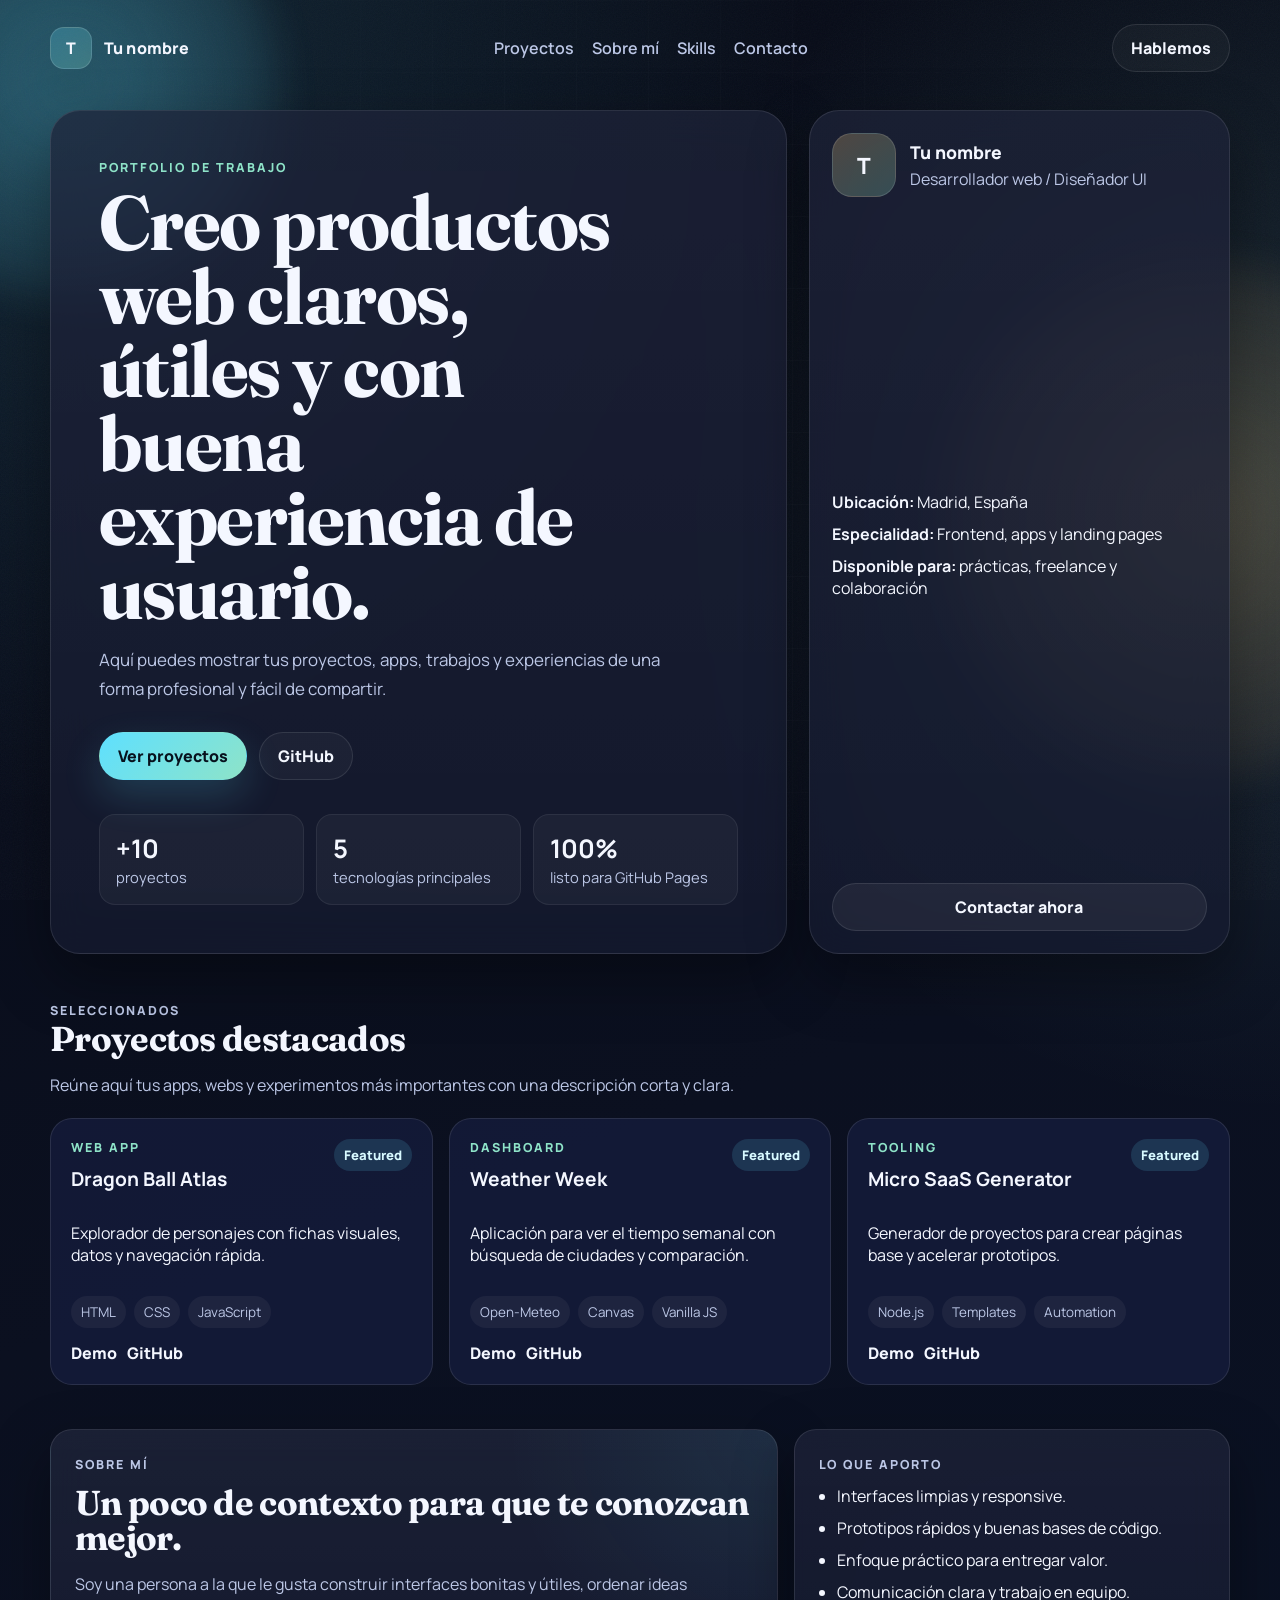
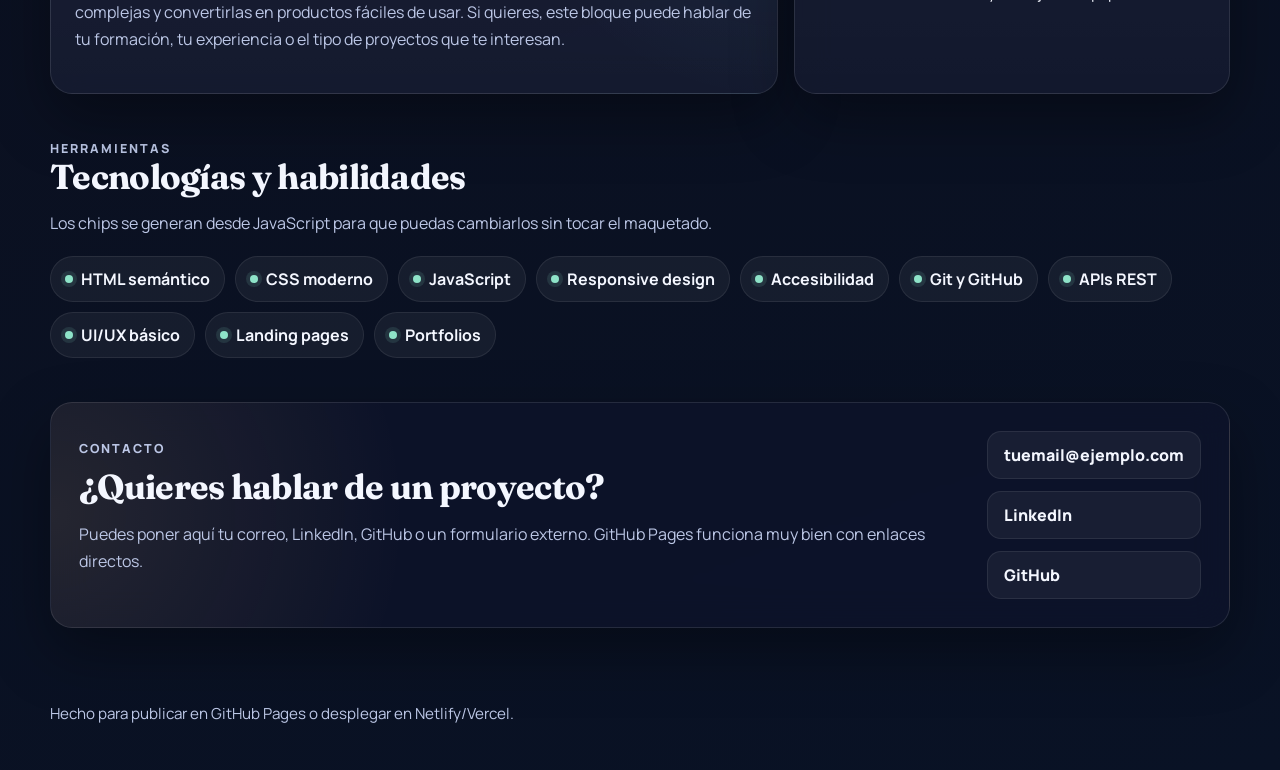
==== index.html @ 836f2e6d "Añadimos index page" ====
<!doctype html>
<html lang="es">
<head>
  <meta charset="UTF-8" />
  <meta name="viewport" content="width=device-width, initial-scale=1.0" />
  <meta name="description" content="Portfolio personal con proyectos, aplicaciones y experiencia profesional." />
  <title>Portfolio | Tu nombre</title>
  <link rel="preconnect" href="https://fonts.googleapis.com" />
  <link rel="preconnect" href="https://fonts.gstatic.com" crossorigin />
  <link href="https://fonts.googleapis.com/css2?family=Manrope:wght@400;500;600;700;800&family=Fraunces:opsz,wght@9..144,600;9..144,700&display=swap" rel="stylesheet" />
  <link rel="stylesheet" href="./styles.css" />
</head>
<body>
  <div class="bg-orb bg-orb--one" aria-hidden="true"></div>
  <div class="bg-orb bg-orb--two" aria-hidden="true"></div>
  <div class="noise" aria-hidden="true"></div>

  <header class="site-header">
    <a class="brand" href="#inicio" aria-label="Ir al inicio">
      <span class="brand__mark">T</span>
      <span class="brand__text">Tu nombre</span>
    </a>

    <nav class="nav" aria-label="Navegación principal">
      <a href="#proyectos">Proyectos</a>
      <a href="#sobre-mi">Sobre mí</a>
      <a href="#habilidades">Skills</a>
      <a href="#contacto">Contacto</a>
    </nav>

    <a class="button button--ghost" href="#contacto">Hablemos</a>
  </header>

  <main id="inicio" class="page">
    <section class="hero">
      <div class="hero__copy">
        <p class="eyebrow">Portfolio de trabajo</p>
        <h1>Creo productos web claros, útiles y con buena experiencia de usuario.</h1>
        <p class="hero__lead">
          Aquí puedes mostrar tus proyectos, apps, trabajos y experiencias de una forma profesional y fácil de compartir.
        </p>

        <div class="hero__actions">
          <a class="button" href="#proyectos">Ver proyectos</a>
          <a class="button button--ghost" href="https://github.com/" target="_blank" rel="noreferrer">GitHub</a>
        </div>

        <div class="hero__stats" aria-label="Resumen rápido">
          <article class="stat">
            <strong>+10</strong>
            <span>proyectos</span>
          </article>
          <article class="stat">
            <strong>5</strong>
            <span>tecnologías principales</span>
          </article>
          <article class="stat">
            <strong>100%</strong>
            <span>listo para GitHub Pages</span>
          </article>
        </div>
      </div>

      <aside class="hero__card">
        <div class="profile">
          <div class="profile__avatar">T</div>
          <div>
            <p class="profile__name">Tu nombre</p>
            <p class="profile__role">Desarrollador web / Diseñador UI</p>
          </div>
        </div>

        <div class="profile__details">
          <p><span>Ubicación:</span> Madrid, España</p>
          <p><span>Especialidad:</span> Frontend, apps y landing pages</p>
          <p><span>Disponible para:</span> prácticas, freelance y colaboración</p>
        </div>

        <a class="profile__cta" href="#contacto">Contactar ahora</a>
      </aside>
    </section>

    <section id="proyectos" class="section">
      <div class="section__heading">
        <p class="eyebrow">Seleccionados</p>
        <h2>Proyectos destacados</h2>
        <p>Reúne aquí tus apps, webs y experimentos más importantes con una descripción corta y clara.</p>
      </div>

      <div class="projects" id="projects-grid" aria-live="polite"></div>
    </section>

    <section id="sobre-mi" class="section split">
      <div class="panel panel--accent">
        <p class="eyebrow">Sobre mí</p>
        <h2>Un poco de contexto para que te conozcan mejor.</h2>
        <p>
          Soy una persona a la que le gusta construir interfaces bonitas y útiles, ordenar ideas complejas y convertirlas en productos fáciles de usar.
          Si quieres, este bloque puede hablar de tu formación, tu experiencia o el tipo de proyectos que te interesan.
        </p>
      </div>

      <div class="panel">
        <p class="eyebrow">Lo que aporto</p>
        <ul class="list">
          <li>Interfaces limpias y responsive.</li>
          <li>Prototipos rápidos y buenas bases de código.</li>
          <li>Enfoque práctico para entregar valor.</li>
          <li>Comunicación clara y trabajo en equipo.</li>
        </ul>
      </div>
    </section>

    <section id="habilidades" class="section">
      <div class="section__heading">
        <p class="eyebrow">Herramientas</p>
        <h2>Tecnologías y habilidades</h2>
        <p>Los chips se generan desde JavaScript para que puedas cambiarlos sin tocar el maquetado.</p>
      </div>
      <div class="chips" id="skills-list"></div>
    </section>

    <section id="contacto" class="section contact">
      <div class="contact__box">
        <div>
          <p class="eyebrow">Contacto</p>
          <h2>¿Quieres hablar de un proyecto?</h2>
          <p>
            Puedes poner aquí tu correo, LinkedIn, GitHub o un formulario externo. GitHub Pages funciona muy bien con enlaces directos.
          </p>
        </div>

        <div class="contact__links">
          <a href="mailto:tuemail@ejemplo.com">tuemail@ejemplo.com</a>
          <a href="https://www.linkedin.com/" target="_blank" rel="noreferrer">LinkedIn</a>
          <a href="https://github.com/" target="_blank" rel="noreferrer">GitHub</a>
        </div>
      </div>
    </section>
  </main>

  <footer class="footer">
    <p>Hecho para publicar en GitHub Pages o desplegar en Netlify/Vercel.</p>
  </footer>

  <script src="./app.js"></script>
</body>
</html>
---- styles.css ----
:root {
  --bg: #0b1020;
  --bg-soft: #111936;
  --panel: rgba(14, 20, 44, 0.72);
  --panel-strong: rgba(20, 27, 58, 0.88);
  --line: rgba(255, 255, 255, 0.1);
  --text: #f4f7ff;
  --muted: #bcc7e6;
  --accent: #8ee3c8;
  --accent-strong: #5ee0ff;
  --accent-warm: #ffcb7a;
  --shadow: 0 24px 60px rgba(0, 0, 0, 0.35);
  --radius-xl: 30px;
  --radius-lg: 22px;
  --radius-md: 16px;
  --max-width: 1180px;
}

* {
  box-sizing: border-box;
}

html {
  scroll-behavior: smooth;
}

body {
  margin: 0;
  min-height: 100vh;
  font-family: "Manrope", system-ui, sans-serif;
  color: var(--text);
  background:
    radial-gradient(circle at top left, rgba(94, 224, 255, 0.14), transparent 30%),
    radial-gradient(circle at right 20%, rgba(142, 227, 200, 0.12), transparent 28%),
    linear-gradient(160deg, #070b16 0%, var(--bg) 48%, #091225 100%);
  overflow-x: hidden;
}

body::before {
  content: "";
  position: fixed;
  inset: 0;
  background-image:
    linear-gradient(rgba(255, 255, 255, 0.02) 1px, transparent 1px),
    linear-gradient(90deg, rgba(255, 255, 255, 0.02) 1px, transparent 1px);
  background-size: 72px 72px;
  mask-image: radial-gradient(circle at center, black 35%, transparent 85%);
  pointer-events: none;
  z-index: 0;
}

a {
  color: inherit;
  text-decoration: none;
}

.bg-orb {
  position: fixed;
  border-radius: 50%;
  filter: blur(20px);
  opacity: 0.5;
  pointer-events: none;
  z-index: 0;
}

.bg-orb--one {
  width: 420px;
  height: 420px;
  top: -120px;
  left: -140px;
  background: radial-gradient(circle, rgba(94, 224, 255, 0.65), rgba(94, 224, 255, 0));
}

.bg-orb--two {
  width: 520px;
  height: 520px;
  right: -180px;
  top: 260px;
  background: radial-gradient(circle, rgba(255, 203, 122, 0.45), rgba(255, 203, 122, 0));
}

.noise {
  position: fixed;
  inset: 0;
  pointer-events: none;
  opacity: 0.04;
  background-image: url("data:image/svg+xml,%3Csvg xmlns='http://www.w3.org/2000/svg' width='140' height='140' viewBox='0 0 140 140'%3E%3Cfilter id='n'%3E%3CfeTurbulence type='fractalNoise' baseFrequency='0.75' numOctaves='2' stitchTiles='stitch'/%3E%3C/filter%3E%3Crect width='140' height='140' filter='url(%23n)' opacity='0.9'/%3E%3C/svg%3E");
  z-index: 0;
}

.site-header,
.page,
.footer {
  position: relative;
  z-index: 1;
}

.site-header,
.page,
.footer {
  width: min(calc(100% - 32px), var(--max-width));
  margin-inline: auto;
}

.site-header {
  display: flex;
  align-items: center;
  justify-content: space-between;
  gap: 16px;
  padding: 24px 0 16px;
}

.brand {
  display: inline-flex;
  align-items: center;
  gap: 12px;
  font-weight: 800;
  letter-spacing: 0.01em;
}

.brand__mark {
  width: 42px;
  height: 42px;
  display: grid;
  place-items: center;
  border-radius: 14px;
  background: linear-gradient(145deg, rgba(94, 224, 255, 0.22), rgba(142, 227, 200, 0.22));
  border: 1px solid rgba(255, 255, 255, 0.14);
  box-shadow: var(--shadow);
}

.brand__text {
  font-size: 1rem;
}

.nav {
  display: flex;
  align-items: center;
  gap: 18px;
  color: var(--muted);
  font-weight: 600;
}

.nav a {
  transition: color 180ms ease, transform 180ms ease;
}

.nav a:hover,
.nav a:focus-visible {
  color: var(--text);
  transform: translateY(-1px);
}

.page {
  display: grid;
  gap: 28px;
  padding-bottom: 36px;
}

.hero {
  display: grid;
  grid-template-columns: minmax(0, 1.4fr) minmax(280px, 0.8fr);
  gap: 22px;
  align-items: stretch;
  padding: 22px 0 10px;
}

.hero__copy,
.hero__card,
.panel,
.contact__box {
  border: 1px solid var(--line);
  background: linear-gradient(180deg, rgba(255, 255, 255, 0.05), rgba(255, 255, 255, 0.025)), var(--panel);
  backdrop-filter: blur(18px);
  box-shadow: var(--shadow);
}

.hero__copy {
  border-radius: var(--radius-xl);
  padding: clamp(24px, 4vw, 48px);
}

.eyebrow {
  margin: 0 0 10px;
  color: var(--accent);
  text-transform: uppercase;
  letter-spacing: 0.16em;
  font-size: 0.78rem;
  font-weight: 800;
}

h1,
h2 {
  margin: 0;
  font-family: "Fraunces", Georgia, serif;
  font-weight: 700;
  letter-spacing: -0.02em;
}

h1 {
  font-size: clamp(2.8rem, 6vw, 5.6rem);
  line-height: 0.96;
  max-width: 11ch;
}

h2 {
  font-size: clamp(1.8rem, 2.7vw, 3rem);
  line-height: 1.02;
}

.hero__lead,
.section__heading p,
.panel p,
.contact__box p,
.footer p {
  color: var(--muted);
  line-height: 1.7;
}

.hero__lead {
  max-width: 58ch;
  margin: 18px 0 0;
  font-size: 1.06rem;
}

.hero__actions {
  display: flex;
  flex-wrap: wrap;
  gap: 12px;
  margin-top: 28px;
}

.button {
  display: inline-flex;
  align-items: center;
  justify-content: center;
  min-height: 48px;
  padding: 0 18px;
  border-radius: 999px;
  border: 1px solid transparent;
  background: linear-gradient(135deg, var(--accent-strong), var(--accent));
  color: #07111d;
  font-weight: 800;
  box-shadow: 0 16px 38px rgba(94, 224, 255, 0.18);
  transition: transform 180ms ease, box-shadow 180ms ease, border-color 180ms ease;
}

.button:hover,
.button:focus-visible {
  transform: translateY(-2px);
  box-shadow: 0 20px 42px rgba(94, 224, 255, 0.26);
}

.button--ghost {
  background: rgba(255, 255, 255, 0.035);
  color: var(--text);
  border-color: var(--line);
  box-shadow: none;
}

.button--ghost:hover,
.button--ghost:focus-visible {
  border-color: rgba(255, 255, 255, 0.18);
}

.hero__stats {
  display: grid;
  grid-template-columns: repeat(3, minmax(0, 1fr));
  gap: 12px;
  margin-top: 34px;
}

.stat {
  padding: 16px;
  border-radius: var(--radius-md);
  background: rgba(255, 255, 255, 0.04);
  border: 1px solid rgba(255, 255, 255, 0.07);
}

.stat strong {
  display: block;
  font-size: clamp(1.3rem, 2vw, 1.8rem);
  color: var(--text);
}

.stat span {
  color: var(--muted);
  font-size: 0.92rem;
}

.hero__card {
  border-radius: var(--radius-xl);
  padding: 22px;
  display: flex;
  flex-direction: column;
  justify-content: space-between;
  gap: 18px;
}

.profile {
  display: flex;
  align-items: center;
  gap: 14px;
}

.profile__avatar {
  width: 64px;
  height: 64px;
  display: grid;
  place-items: center;
  border-radius: 20px;
  background: linear-gradient(145deg, rgba(255, 203, 122, 0.24), rgba(142, 227, 200, 0.24));
  border: 1px solid rgba(255, 255, 255, 0.12);
  font-weight: 800;
  font-size: 1.4rem;
}

.profile__name {
  margin: 0;
  font-size: 1.1rem;
  font-weight: 800;
  color: var(--text);
}

.profile__role {
  margin: 4px 0 0;
  color: var(--muted);
}

.profile__details {
  display: grid;
  gap: 10px;
  padding-top: 10px;
}

.profile__details p,
.list {
  margin: 0;
}

.profile__details span {
  color: var(--text);
  font-weight: 700;
}

.profile__cta {
  display: inline-flex;
  justify-content: center;
  align-items: center;
  min-height: 48px;
  border-radius: 999px;
  background: rgba(255, 255, 255, 0.06);
  border: 1px solid var(--line);
  font-weight: 800;
}

.section {
  padding: 8px 0;
}

.section__heading {
  max-width: 760px;
  margin-bottom: 18px;
}

.section__heading p {
  margin-bottom: 0;
}

.projects {
  display: grid;
  grid-template-columns: repeat(3, minmax(0, 1fr));
  gap: 16px;
}

.project-card,
.panel,
.contact__box {
  border-radius: var(--radius-lg);
}

.project-card {
  padding: 20px;
  background: var(--panel-strong);
  border: 1px solid var(--line);
  display: flex;
  flex-direction: column;
  gap: 14px;
  min-height: 100%;
  transition: transform 180ms ease, border-color 180ms ease;
}

.project-card:hover {
  transform: translateY(-4px);
  border-color: rgba(255, 255, 255, 0.16);
}

.project-card__top {
  display: flex;
  align-items: flex-start;
  justify-content: space-between;
  gap: 12px;
}

.project-card h3 {
  margin: 0;
  font-size: 1.2rem;
}

.project-card__tag {
  display: inline-flex;
  align-items: center;
  padding: 7px 10px;
  border-radius: 999px;
  background: rgba(94, 224, 255, 0.14);
  color: #d7f9ff;
  font-size: 0.82rem;
  font-weight: 800;
}

.project-card__meta {
  display: flex;
  flex-wrap: wrap;
  gap: 8px;
}

.pill {
  display: inline-flex;
  align-items: center;
  padding: 7px 10px;
  border-radius: 999px;
  background: rgba(255, 255, 255, 0.05);
  color: var(--muted);
  font-size: 0.84rem;
}

.project-card__links {
  margin-top: auto;
  display: flex;
  flex-wrap: wrap;
  gap: 10px;
}

.project-card__links a,
.contact__links a {
  color: var(--text);
  font-weight: 800;
}

.split {
  display: grid;
  grid-template-columns: minmax(0, 1.25fr) minmax(280px, 0.75fr);
  gap: 16px;
}

.panel {
  padding: 24px;
}

.panel--accent {
  background:
    radial-gradient(circle at top right, rgba(94, 224, 255, 0.08), transparent 35%),
    linear-gradient(180deg, rgba(255, 255, 255, 0.06), rgba(255, 255, 255, 0.03)),
    var(--panel);
}

.list {
  padding-left: 18px;
  display: grid;
  gap: 10px;
  color: var(--text);
}

.chips {
  display: flex;
  flex-wrap: wrap;
  gap: 10px;
}

.chip {
  display: inline-flex;
  align-items: center;
  gap: 8px;
  padding: 11px 14px;
  border-radius: 999px;
  background: rgba(255, 255, 255, 0.05);
  border: 1px solid rgba(255, 255, 255, 0.08);
  color: var(--text);
  font-weight: 700;
}

.chip::before {
  content: "";
  width: 8px;
  height: 8px;
  border-radius: 999px;
  background: var(--accent);
  box-shadow: 0 0 0 4px rgba(142, 227, 200, 0.12);
}

.contact__box {
  display: grid;
  grid-template-columns: minmax(0, 1fr) auto;
  gap: 20px;
  align-items: center;
  padding: 28px;
  background:
    radial-gradient(circle at left center, rgba(255, 203, 122, 0.1), transparent 30%),
    var(--panel);
}

.contact__links {
  display: grid;
  gap: 12px;
}

.contact__links a {
  padding: 12px 16px;
  border-radius: 14px;
  background: rgba(255, 255, 255, 0.05);
  border: 1px solid rgba(255, 255, 255, 0.08);
  min-width: 190px;
  transition: transform 180ms ease, border-color 180ms ease;
}

.contact__links a:hover,
.contact__links a:focus-visible {
  transform: translateY(-2px);
  border-color: rgba(255, 255, 255, 0.16);
}

.footer {
  padding: 14px 0 28px;
  color: var(--muted);
  font-size: 0.95rem;
}

@media (max-width: 980px) {
  .hero,
  .projects,
  .split,
  .contact__box {
    grid-template-columns: 1fr;
  }

  .nav {
    display: none;
  }

  h1 {
    max-width: 12ch;
  }
}

@media (max-width: 720px) {
  .site-header {
    padding-top: 18px;
  }

  .site-header,
  .page,
  .footer {
    width: min(calc(100% - 20px), var(--max-width));
  }

  .hero__stats {
    grid-template-columns: 1fr;
  }

  .project-card {
    padding: 18px;
  }

  .contact__box {
    padding: 22px;
  }

  h1 {
    font-size: clamp(2.4rem, 13vw, 4.4rem);
  }
}

@media (prefers-reduced-motion: reduce) {
  html {
    scroll-behavior: auto;
  }

  *,
  *::before,
  *::after {
    animation-duration: 0.01ms !important;
    animation-iteration-count: 1 !important;
    transition-duration: 0.01ms !important;
  }
}
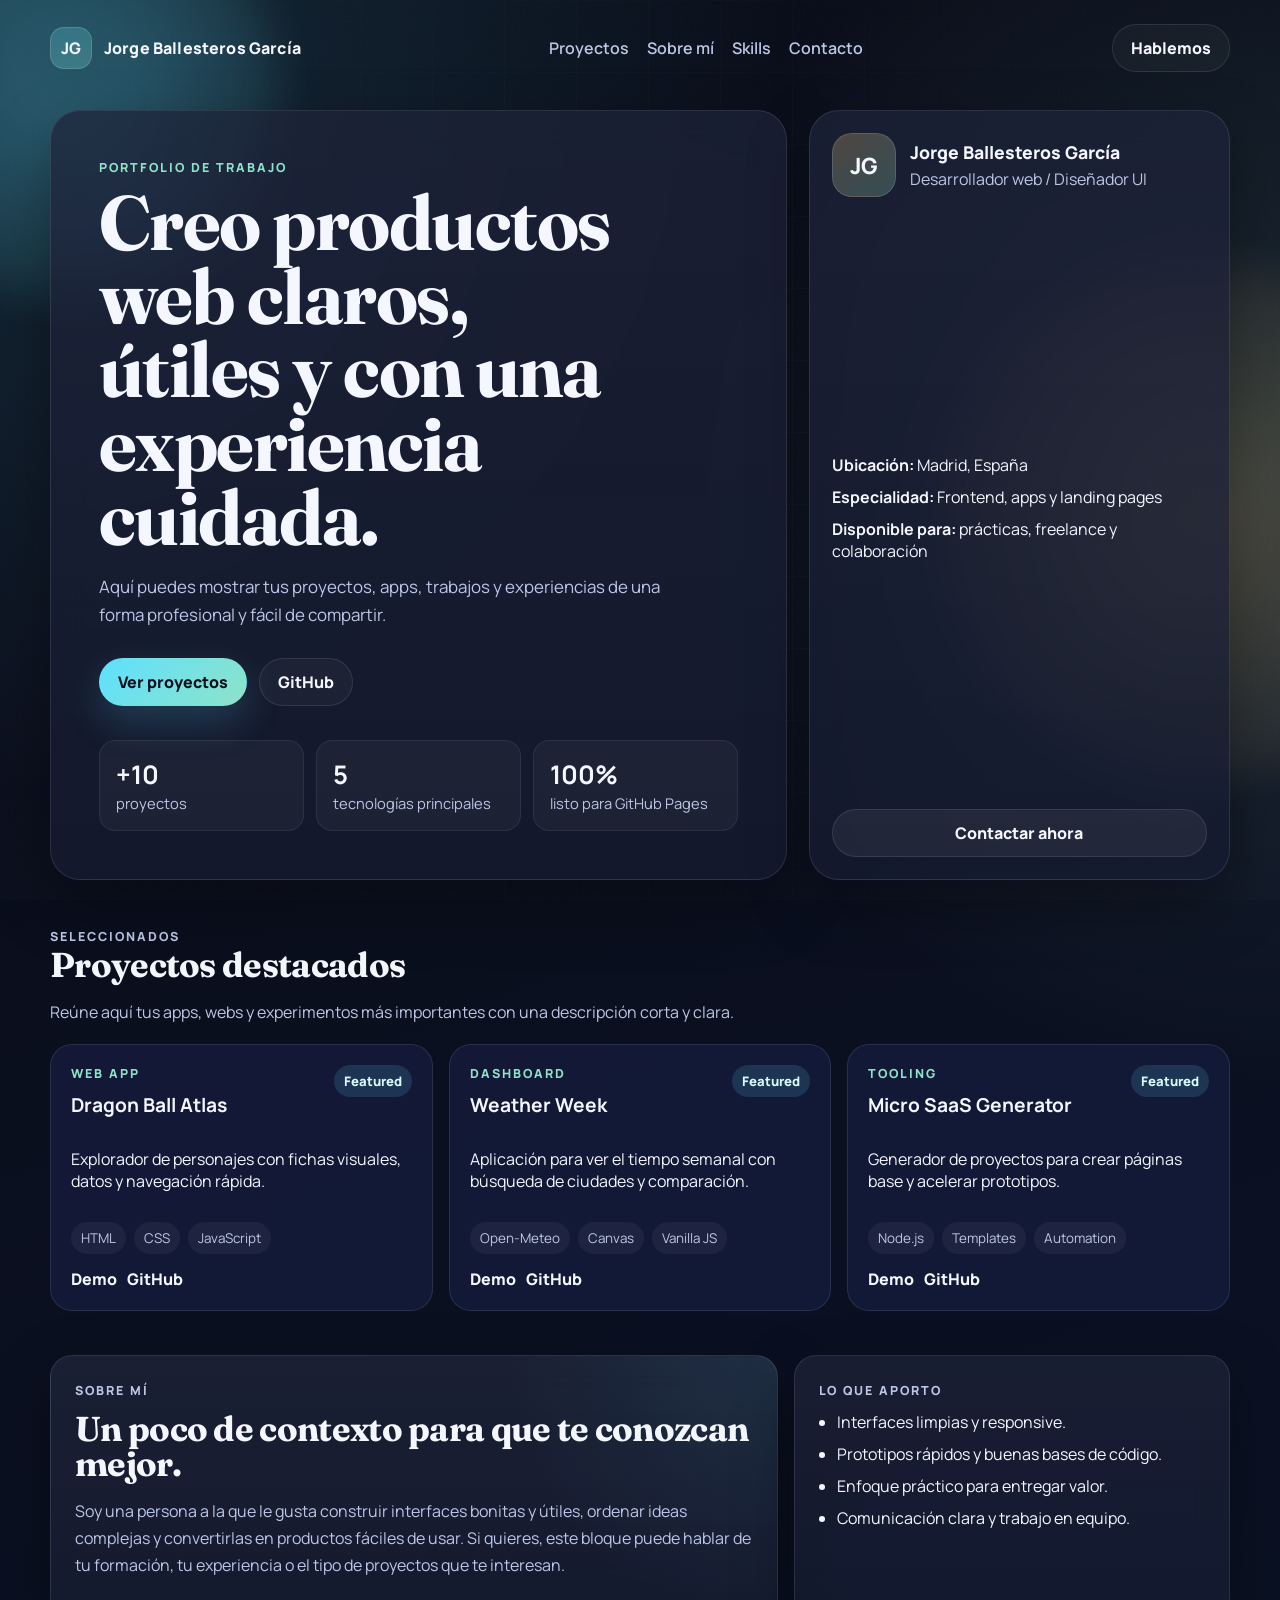
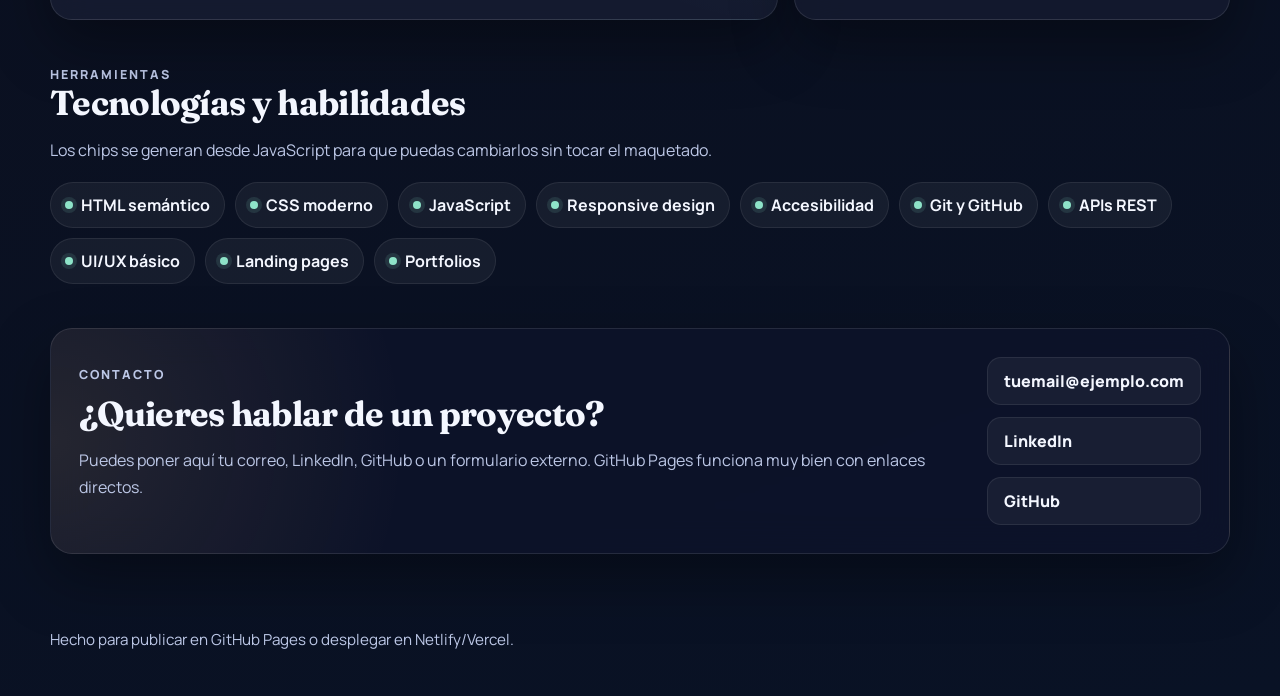
==== commit 3ad03f68: "Personalize portfolio site" ====
--- a/index.html
+++ b/index.html
@@ -4,7 +4,7 @@
   <meta charset="UTF-8" />
   <meta name="viewport" content="width=device-width, initial-scale=1.0" />
   <meta name="description" content="Portfolio personal con proyectos, aplicaciones y experiencia profesional." />
-  <title>Portfolio | Tu nombre</title>
+  <title>Jorge Ballesteros García | Portfolio</title>
   <link rel="preconnect" href="https://fonts.googleapis.com" />
   <link rel="preconnect" href="https://fonts.gstatic.com" crossorigin />
   <link href="https://fonts.googleapis.com/css2?family=Manrope:wght@400;500;600;700;800&family=Fraunces:opsz,wght@9..144,600;9..144,700&display=swap" rel="stylesheet" />
@@ -17,8 +17,8 @@
 
   <header class="site-header">
     <a class="brand" href="#inicio" aria-label="Ir al inicio">
-      <span class="brand__mark">T</span>
-      <span class="brand__text">Tu nombre</span>
+      <span class="brand__mark">JG</span>
+      <span class="brand__text">Jorge Ballesteros García</span>
     </a>
 
     <nav class="nav" aria-label="Navegación principal">
@@ -35,14 +35,14 @@
     <section class="hero">
       <div class="hero__copy">
         <p class="eyebrow">Portfolio de trabajo</p>
-        <h1>Creo productos web claros, útiles y con buena experiencia de usuario.</h1>
+        <h1>Creo productos web claros, útiles y con una experiencia cuidada.</h1>
         <p class="hero__lead">
           Aquí puedes mostrar tus proyectos, apps, trabajos y experiencias de una forma profesional y fácil de compartir.
         </p>
 
         <div class="hero__actions">
           <a class="button" href="#proyectos">Ver proyectos</a>
-          <a class="button button--ghost" href="https://github.com/" target="_blank" rel="noreferrer">GitHub</a>
+          <a class="button button--ghost" href="https://github.com/jorgballgar06" target="_blank" rel="noreferrer">GitHub</a>
         </div>
 
         <div class="hero__stats" aria-label="Resumen rápido">
@@ -63,9 +63,9 @@
 
       <aside class="hero__card">
         <div class="profile">
-          <div class="profile__avatar">T</div>
+          <div class="profile__avatar">JG</div>
           <div>
-            <p class="profile__name">Tu nombre</p>
+            <p class="profile__name">Jorge Ballesteros García</p>
             <p class="profile__role">Desarrollador web / Diseñador UI</p>
           </div>
         </div>
@@ -133,7 +133,7 @@
         <div class="contact__links">
           <a href="mailto:tuemail@ejemplo.com">tuemail@ejemplo.com</a>
           <a href="https://www.linkedin.com/" target="_blank" rel="noreferrer">LinkedIn</a>
-          <a href="https://github.com/" target="_blank" rel="noreferrer">GitHub</a>
+          <a href="https://github.com/jorgballgar06" target="_blank" rel="noreferrer">GitHub</a>
         </div>
       </div>
     </section>
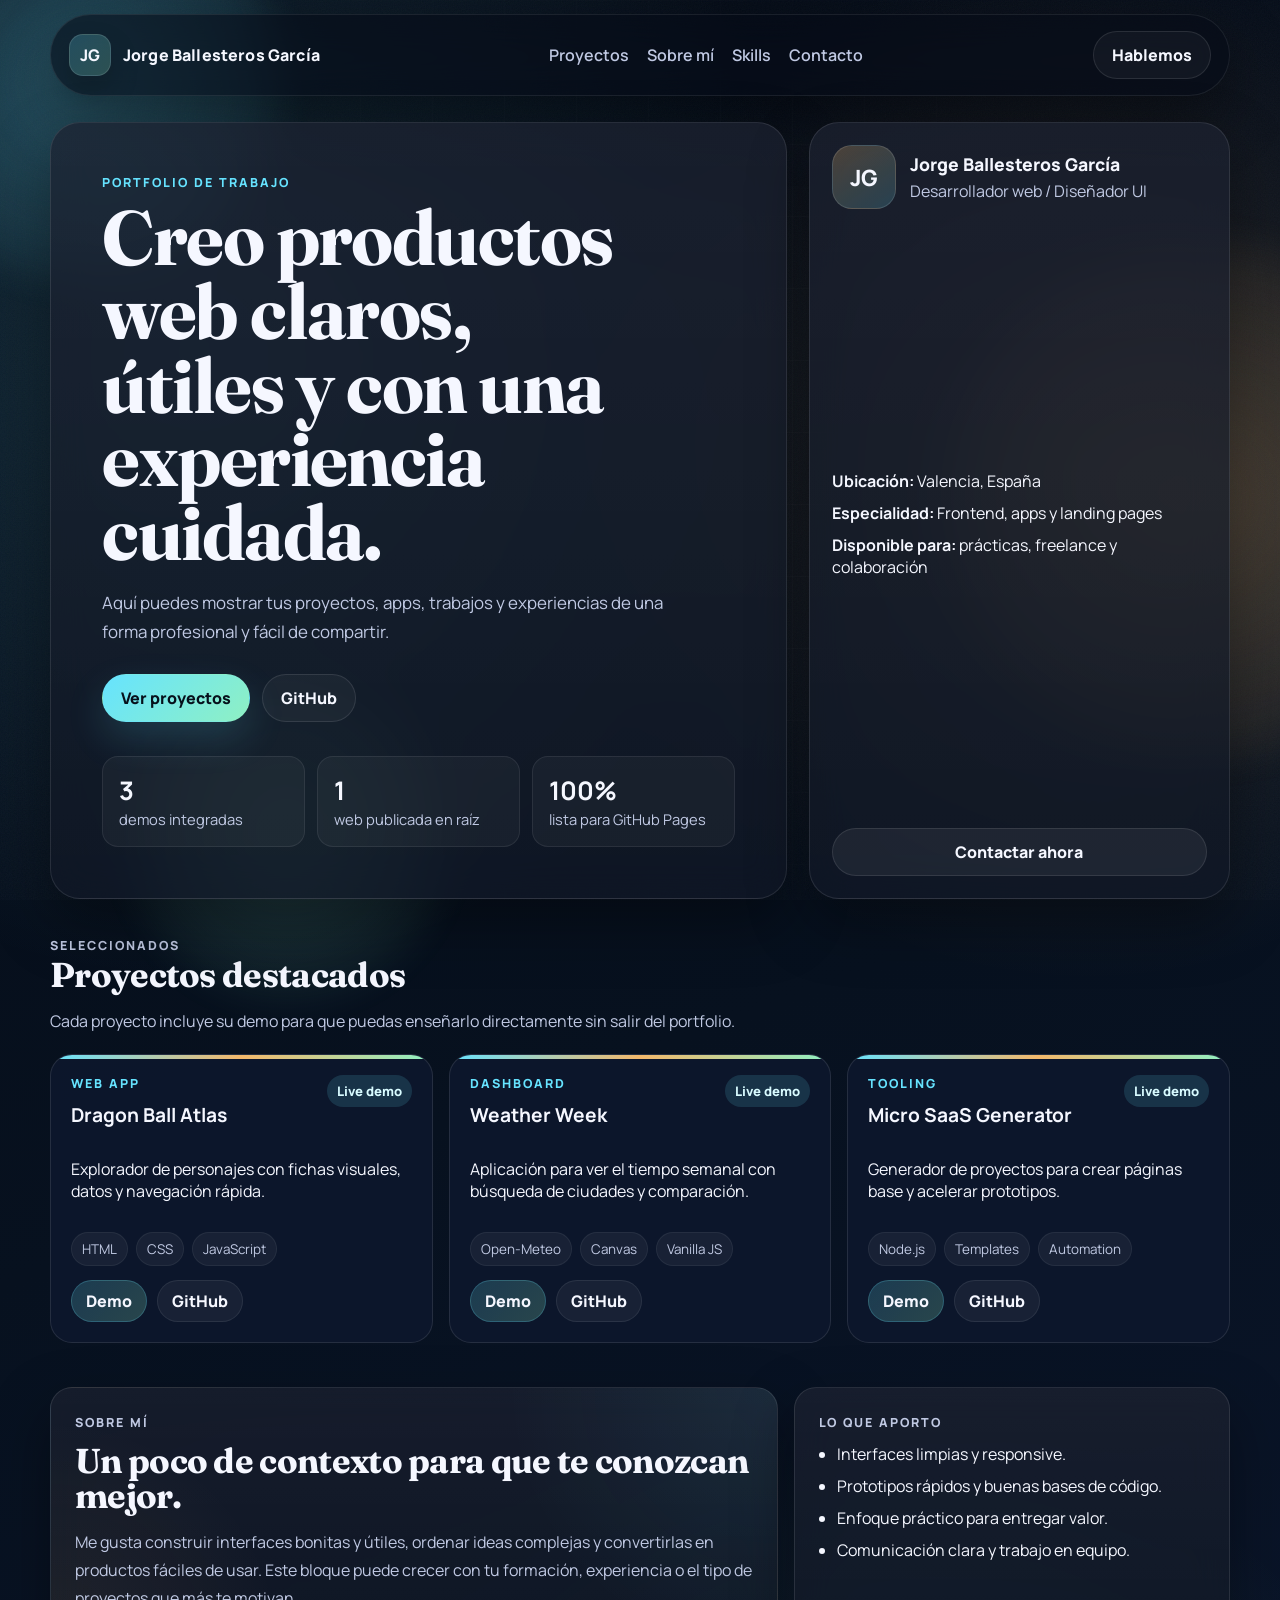
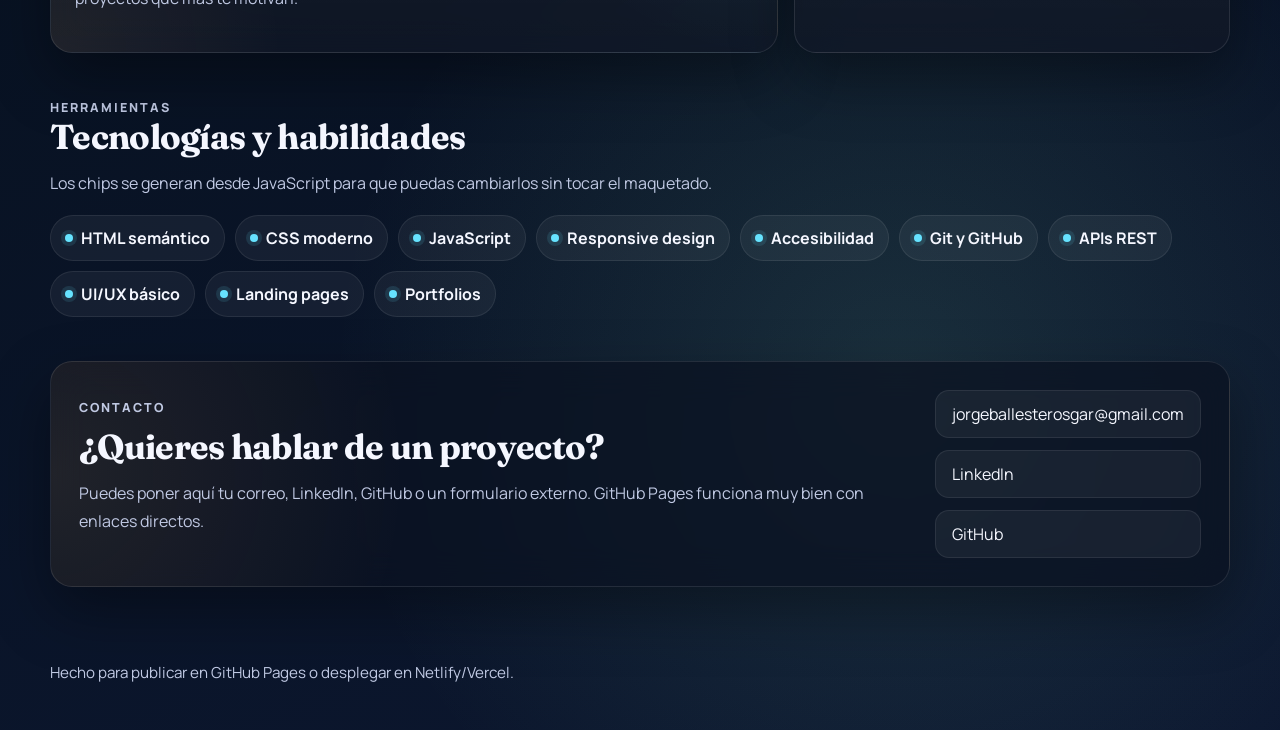
==== commit 13aa9456: "Refresh portfolio design and add demos" ====
--- a/index.html
+++ b/index.html
@@ -13,6 +13,7 @@
 <body>
   <div class="bg-orb bg-orb--one" aria-hidden="true"></div>
   <div class="bg-orb bg-orb--two" aria-hidden="true"></div>
+  <div class="bg-orb bg-orb--three" aria-hidden="true"></div>
   <div class="noise" aria-hidden="true"></div>
 
   <header class="site-header">
@@ -47,16 +48,16 @@
 
         <div class="hero__stats" aria-label="Resumen rápido">
           <article class="stat">
-            <strong>+10</strong>
-            <span>proyectos</span>
+            <strong>3</strong>
+            <span>demos integradas</span>
           </article>
           <article class="stat">
-            <strong>5</strong>
-            <span>tecnologías principales</span>
+            <strong>1</strong>
+            <span>web publicada en raíz</span>
           </article>
           <article class="stat">
             <strong>100%</strong>
-            <span>listo para GitHub Pages</span>
+            <span>lista para GitHub Pages</span>
           </article>
         </div>
       </div>
@@ -71,7 +72,7 @@
         </div>
 
         <div class="profile__details">
-          <p><span>Ubicación:</span> Madrid, España</p>
+          <p><span>Ubicación:</span> Valencia, España</p>
           <p><span>Especialidad:</span> Frontend, apps y landing pages</p>
           <p><span>Disponible para:</span> prácticas, freelance y colaboración</p>
         </div>
@@ -84,7 +85,7 @@
       <div class="section__heading">
         <p class="eyebrow">Seleccionados</p>
         <h2>Proyectos destacados</h2>
-        <p>Reúne aquí tus apps, webs y experimentos más importantes con una descripción corta y clara.</p>
+        <p>Cada proyecto incluye su demo para que puedas enseñarlo directamente sin salir del portfolio.</p>
       </div>
 
       <div class="projects" id="projects-grid" aria-live="polite"></div>
@@ -95,8 +96,8 @@
         <p class="eyebrow">Sobre mí</p>
         <h2>Un poco de contexto para que te conozcan mejor.</h2>
         <p>
-          Soy una persona a la que le gusta construir interfaces bonitas y útiles, ordenar ideas complejas y convertirlas en productos fáciles de usar.
-          Si quieres, este bloque puede hablar de tu formación, tu experiencia o el tipo de proyectos que te interesan.
+          Me gusta construir interfaces bonitas y útiles, ordenar ideas complejas y convertirlas en productos fáciles de usar.
+          Este bloque puede crecer con tu formación, experiencia o el tipo de proyectos que más te motivan.
         </p>
       </div>
 
@@ -131,7 +132,7 @@
         </div>
 
         <div class="contact__links">
-          <a href="mailto:tuemail@ejemplo.com">tuemail@ejemplo.com</a>
+          <a href="mailto:jorgeballesterosgar@gmail.com">jorgeballesterosgar@gmail.com</a>
           <a href="https://www.linkedin.com/" target="_blank" rel="noreferrer">LinkedIn</a>
           <a href="https://github.com/jorgballgar06" target="_blank" rel="noreferrer">GitHub</a>
         </div>
--- a/styles.css
+++ b/styles.css
@@ -1,15 +1,16 @@
 :root {
-  --bg: #0b1020;
-  --bg-soft: #111936;
-  --panel: rgba(14, 20, 44, 0.72);
-  --panel-strong: rgba(20, 27, 58, 0.88);
+  --bg: #07111f;
+  --bg-alt: #0c1730;
+  --surface: rgba(10, 17, 33, 0.72);
+  --surface-strong: rgba(14, 24, 45, 0.9);
+  --surface-soft: rgba(255, 255, 255, 0.05);
   --line: rgba(255, 255, 255, 0.1);
-  --text: #f4f7ff;
-  --muted: #bcc7e6;
-  --accent: #8ee3c8;
-  --accent-strong: #5ee0ff;
-  --accent-warm: #ffcb7a;
-  --shadow: 0 24px 60px rgba(0, 0, 0, 0.35);
+  --text: #f5f7ff;
+  --muted: #c0c9e3;
+  --accent: #66e3ff;
+  --accent-2: #f3b86b;
+  --accent-3: #8ff0c3;
+  --shadow: 0 24px 60px rgba(0, 0, 0, 0.36);
   --radius-xl: 30px;
   --radius-lg: 22px;
   --radius-md: 16px;
@@ -30,9 +31,10 @@
   font-family: "Manrope", system-ui, sans-serif;
   color: var(--text);
   background:
-    radial-gradient(circle at top left, rgba(94, 224, 255, 0.14), transparent 30%),
-    radial-gradient(circle at right 20%, rgba(142, 227, 200, 0.12), transparent 28%),
-    linear-gradient(160deg, #070b16 0%, var(--bg) 48%, #091225 100%);
+    radial-gradient(circle at 15% 15%, rgba(102, 227, 255, 0.14), transparent 28%),
+    radial-gradient(circle at 85% 20%, rgba(243, 184, 107, 0.13), transparent 24%),
+    radial-gradient(circle at 70% 85%, rgba(143, 240, 195, 0.12), transparent 26%),
+    linear-gradient(160deg, #050b16 0%, var(--bg) 46%, var(--bg-alt) 100%);
   overflow-x: hidden;
 }
 
@@ -41,10 +43,10 @@
   position: fixed;
   inset: 0;
   background-image:
-    linear-gradient(rgba(255, 255, 255, 0.02) 1px, transparent 1px),
-    linear-gradient(90deg, rgba(255, 255, 255, 0.02) 1px, transparent 1px);
+    linear-gradient(rgba(255, 255, 255, 0.018) 1px, transparent 1px),
+    linear-gradient(90deg, rgba(255, 255, 255, 0.018) 1px, transparent 1px);
   background-size: 72px 72px;
-  mask-image: radial-gradient(circle at center, black 35%, transparent 85%);
+  mask-image: radial-gradient(circle at center, black 34%, transparent 84%);
   pointer-events: none;
   z-index: 0;
 }
@@ -58,33 +60,41 @@
   position: fixed;
   border-radius: 50%;
   filter: blur(20px);
-  opacity: 0.5;
+  opacity: 0.45;
   pointer-events: none;
   z-index: 0;
 }
 
 .bg-orb--one {
-  width: 420px;
-  height: 420px;
+  width: 400px;
+  height: 400px;
   top: -120px;
-  left: -140px;
-  background: radial-gradient(circle, rgba(94, 224, 255, 0.65), rgba(94, 224, 255, 0));
+  left: -120px;
+  background: radial-gradient(circle, rgba(102, 227, 255, 0.6), rgba(102, 227, 255, 0));
 }
 
 .bg-orb--two {
   width: 520px;
   height: 520px;
+  top: 240px;
   right: -180px;
-  top: 260px;
-  background: radial-gradient(circle, rgba(255, 203, 122, 0.45), rgba(255, 203, 122, 0));
+  background: radial-gradient(circle, rgba(243, 184, 107, 0.45), rgba(243, 184, 107, 0));
+}
+
+.bg-orb--three {
+  width: 320px;
+  height: 320px;
+  bottom: -100px;
+  left: 10%;
+  background: radial-gradient(circle, rgba(143, 240, 195, 0.42), rgba(143, 240, 195, 0));
 }
 
 .noise {
   position: fixed;
   inset: 0;
   pointer-events: none;
-  opacity: 0.04;
-  background-image: url("data:image/svg+xml,%3Csvg xmlns='http://www.w3.org/2000/svg' width='140' height='140' viewBox='0 0 140 140'%3E%3Cfilter id='n'%3E%3CfeTurbulence type='fractalNoise' baseFrequency='0.75' numOctaves='2' stitchTiles='stitch'/%3E%3C/filter%3E%3Crect width='140' height='140' filter='url(%23n)' opacity='0.9'/%3E%3C/svg%3E");
+  opacity: 0.045;
+  background-image: url("data:image/svg+xml,%3Csvg xmlns='http://www.w3.org/2000/svg' width='140' height='140' viewBox='0 0 140 140'%3E%3Cfilter id='n'%3E%3CfeTurbulence type='fractalNoise' baseFrequency='0.75' numOctaves='2' stitchTiles='stitch'/%3E%3C/filter%3E%3Crect width='140' height='140' filter='url(%23n)' opacity='0.85'/%3E%3C/svg%3E");
   z-index: 0;
 }
 
@@ -93,21 +103,24 @@
 .footer {
   position: relative;
   z-index: 1;
-}
-
-.site-header,
-.page,
-.footer {
   width: min(calc(100% - 32px), var(--max-width));
   margin-inline: auto;
 }
 
 .site-header {
+  position: sticky;
+  top: 14px;
   display: flex;
   align-items: center;
   justify-content: space-between;
   gap: 16px;
-  padding: 24px 0 16px;
+  margin-top: 14px;
+  padding: 16px 18px;
+  border: 1px solid rgba(255, 255, 255, 0.08);
+  border-radius: 999px;
+  background: rgba(6, 11, 24, 0.58);
+  backdrop-filter: blur(18px);
+  box-shadow: var(--shadow);
 }
 
 .brand {
@@ -124,9 +137,9 @@
   display: grid;
   place-items: center;
   border-radius: 14px;
-  background: linear-gradient(145deg, rgba(94, 224, 255, 0.22), rgba(142, 227, 200, 0.22));
-  border: 1px solid rgba(255, 255, 255, 0.14);
-  box-shadow: var(--shadow);
+  background: linear-gradient(135deg, rgba(102, 227, 255, 0.22), rgba(143, 240, 195, 0.22));
+  border: 1px solid rgba(255, 255, 255, 0.12);
+  box-shadow: 0 14px 28px rgba(0, 0, 0, 0.22);
 }
 
 .brand__text {
@@ -154,7 +167,7 @@
 .page {
   display: grid;
   gap: 28px;
-  padding-bottom: 36px;
+  padding: 26px 0 36px;
 }
 
 .hero {
@@ -162,7 +175,6 @@
   grid-template-columns: minmax(0, 1.4fr) minmax(280px, 0.8fr);
   gap: 22px;
   align-items: stretch;
-  padding: 22px 0 10px;
 }
 
 .hero__copy,
@@ -170,14 +182,14 @@
 .panel,
 .contact__box {
   border: 1px solid var(--line);
-  background: linear-gradient(180deg, rgba(255, 255, 255, 0.05), rgba(255, 255, 255, 0.025)), var(--panel);
+  background: linear-gradient(180deg, rgba(255, 255, 255, 0.055), rgba(255, 255, 255, 0.02)), var(--surface);
   backdrop-filter: blur(18px);
   box-shadow: var(--shadow);
 }
 
 .hero__copy {
   border-radius: var(--radius-xl);
-  padding: clamp(24px, 4vw, 48px);
+  padding: clamp(28px, 4vw, 52px);
 }
 
 .eyebrow {
@@ -198,7 +210,7 @@
 }
 
 h1 {
-  font-size: clamp(2.8rem, 6vw, 5.6rem);
+  font-size: clamp(2.8rem, 6vw, 5.7rem);
   line-height: 0.96;
   max-width: 11ch;
 }
@@ -214,7 +226,7 @@
 .contact__box p,
 .footer p {
   color: var(--muted);
-  line-height: 1.7;
+  line-height: 1.72;
 }
 
 .hero__lead {
@@ -238,21 +250,21 @@
   padding: 0 18px;
   border-radius: 999px;
   border: 1px solid transparent;
-  background: linear-gradient(135deg, var(--accent-strong), var(--accent));
-  color: #07111d;
-  font-weight: 800;
-  box-shadow: 0 16px 38px rgba(94, 224, 255, 0.18);
+  background: linear-gradient(135deg, var(--accent), var(--accent-3));
+  color: #06101b;
+  font-weight: 800;
+  box-shadow: 0 16px 38px rgba(102, 227, 255, 0.16);
   transition: transform 180ms ease, box-shadow 180ms ease, border-color 180ms ease;
 }
 
 .button:hover,
 .button:focus-visible {
   transform: translateY(-2px);
-  box-shadow: 0 20px 42px rgba(94, 224, 255, 0.26);
+  box-shadow: 0 20px 42px rgba(102, 227, 255, 0.25);
 }
 
 .button--ghost {
-  background: rgba(255, 255, 255, 0.035);
+  background: rgba(255, 255, 255, 0.04);
   color: var(--text);
   border-color: var(--line);
   box-shadow: none;
@@ -260,7 +272,7 @@
 
 .button--ghost:hover,
 .button--ghost:focus-visible {
-  border-color: rgba(255, 255, 255, 0.18);
+  border-color: rgba(255, 255, 255, 0.2);
 }
 
 .hero__stats {
@@ -274,7 +286,7 @@
   padding: 16px;
   border-radius: var(--radius-md);
   background: rgba(255, 255, 255, 0.04);
-  border: 1px solid rgba(255, 255, 255, 0.07);
+  border: 1px solid rgba(255, 255, 255, 0.08);
 }
 
 .stat strong {
@@ -309,7 +321,7 @@
   display: grid;
   place-items: center;
   border-radius: 20px;
-  background: linear-gradient(145deg, rgba(255, 203, 122, 0.24), rgba(142, 227, 200, 0.24));
+  background: linear-gradient(145deg, rgba(243, 184, 107, 0.24), rgba(102, 227, 255, 0.18));
   border: 1px solid rgba(255, 255, 255, 0.12);
   font-weight: 800;
   font-size: 1.4rem;
@@ -381,18 +393,30 @@
 
 .project-card {
   padding: 20px;
-  background: var(--panel-strong);
+  background: var(--surface-strong);
   border: 1px solid var(--line);
   display: flex;
   flex-direction: column;
   gap: 14px;
   min-height: 100%;
-  transition: transform 180ms ease, border-color 180ms ease;
+  position: relative;
+  overflow: hidden;
+  transition: transform 180ms ease, border-color 180ms ease, box-shadow 180ms ease;
+}
+
+.project-card::before {
+  content: "";
+  position: absolute;
+  inset: 0 auto auto 0;
+  width: 100%;
+  height: 4px;
+  background: linear-gradient(90deg, var(--accent), var(--accent-2), var(--accent-3));
 }
 
 .project-card:hover {
   transform: translateY(-4px);
   border-color: rgba(255, 255, 255, 0.16);
+  box-shadow: 0 26px 46px rgba(0, 0, 0, 0.34);
 }
 
 .project-card__top {
@@ -412,10 +436,11 @@
   align-items: center;
   padding: 7px 10px;
   border-radius: 999px;
-  background: rgba(94, 224, 255, 0.14);
-  color: #d7f9ff;
+  background: rgba(102, 227, 255, 0.14);
+  color: #d8fbff;
   font-size: 0.82rem;
   font-weight: 800;
+  flex-shrink: 0;
 }
 
 .project-card__meta {
@@ -432,6 +457,7 @@
   background: rgba(255, 255, 255, 0.05);
   color: var(--muted);
   font-size: 0.84rem;
+  border: 1px solid rgba(255, 255, 255, 0.06);
 }
 
 .project-card__links {
@@ -441,10 +467,29 @@
   gap: 10px;
 }
 
-.project-card__links a,
-.contact__links a {
-  color: var(--text);
-  font-weight: 800;
+.project-card__link {
+  display: inline-flex;
+  align-items: center;
+  justify-content: center;
+  min-height: 42px;
+  padding: 0 14px;
+  border-radius: 999px;
+  background: rgba(255, 255, 255, 0.05);
+  border: 1px solid rgba(255, 255, 255, 0.08);
+  color: var(--text);
+  font-weight: 800;
+  transition: transform 180ms ease, border-color 180ms ease, background 180ms ease;
+}
+
+.project-card__link--primary {
+  background: linear-gradient(135deg, rgba(102, 227, 255, 0.18), rgba(143, 240, 195, 0.22));
+  border-color: rgba(102, 227, 255, 0.22);
+}
+
+.project-card__link:hover,
+.project-card__link:focus-visible {
+  transform: translateY(-2px);
+  border-color: rgba(255, 255, 255, 0.16);
 }
 
 .split {
@@ -459,9 +504,10 @@
 
 .panel--accent {
   background:
-    radial-gradient(circle at top right, rgba(94, 224, 255, 0.08), transparent 35%),
-    linear-gradient(180deg, rgba(255, 255, 255, 0.06), rgba(255, 255, 255, 0.03)),
-    var(--panel);
+    radial-gradient(circle at top right, rgba(102, 227, 255, 0.08), transparent 35%),
+    radial-gradient(circle at bottom left, rgba(243, 184, 107, 0.08), transparent 30%),
+    linear-gradient(180deg, rgba(255, 255, 255, 0.05), rgba(255, 255, 255, 0.02)),
+    var(--surface);
 }
 
 .list {
@@ -495,7 +541,7 @@
   height: 8px;
   border-radius: 999px;
   background: var(--accent);
-  box-shadow: 0 0 0 4px rgba(142, 227, 200, 0.12);
+  box-shadow: 0 0 0 4px rgba(102, 227, 255, 0.12);
 }
 
 .contact__box {
@@ -505,8 +551,8 @@
   align-items: center;
   padding: 28px;
   background:
-    radial-gradient(circle at left center, rgba(255, 203, 122, 0.1), transparent 30%),
-    var(--panel);
+    radial-gradient(circle at left center, rgba(243, 184, 107, 0.1), transparent 30%),
+    var(--surface);
 }
 
 .contact__links {
@@ -519,7 +565,7 @@
   border-radius: 14px;
   background: rgba(255, 255, 255, 0.05);
   border: 1px solid rgba(255, 255, 255, 0.08);
-  min-width: 190px;
+  min-width: 220px;
   transition: transform 180ms ease, border-color 180ms ease;
 }
 
@@ -533,6 +579,12 @@
   padding: 14px 0 28px;
   color: var(--muted);
   font-size: 0.95rem;
+}
+
+@media (max-width: 1080px) {
+  .site-header {
+    border-radius: 26px;
+  }
 }
 
 @media (max-width: 980px) {
@@ -553,16 +605,17 @@
 }
 
 @media (max-width: 720px) {
-  .site-header {
-    padding-top: 18px;
-  }
-
   .site-header,
   .page,
   .footer {
     width: min(calc(100% - 20px), var(--max-width));
   }
 
+  .site-header {
+    padding: 14px 16px;
+    top: 10px;
+  }
+
   .hero__stats {
     grid-template-columns: 1fr;
   }
@@ -573,6 +626,10 @@
 
   .contact__box {
     padding: 22px;
+  }
+
+  .contact__links a {
+    min-width: 0;
   }
 
   h1 {
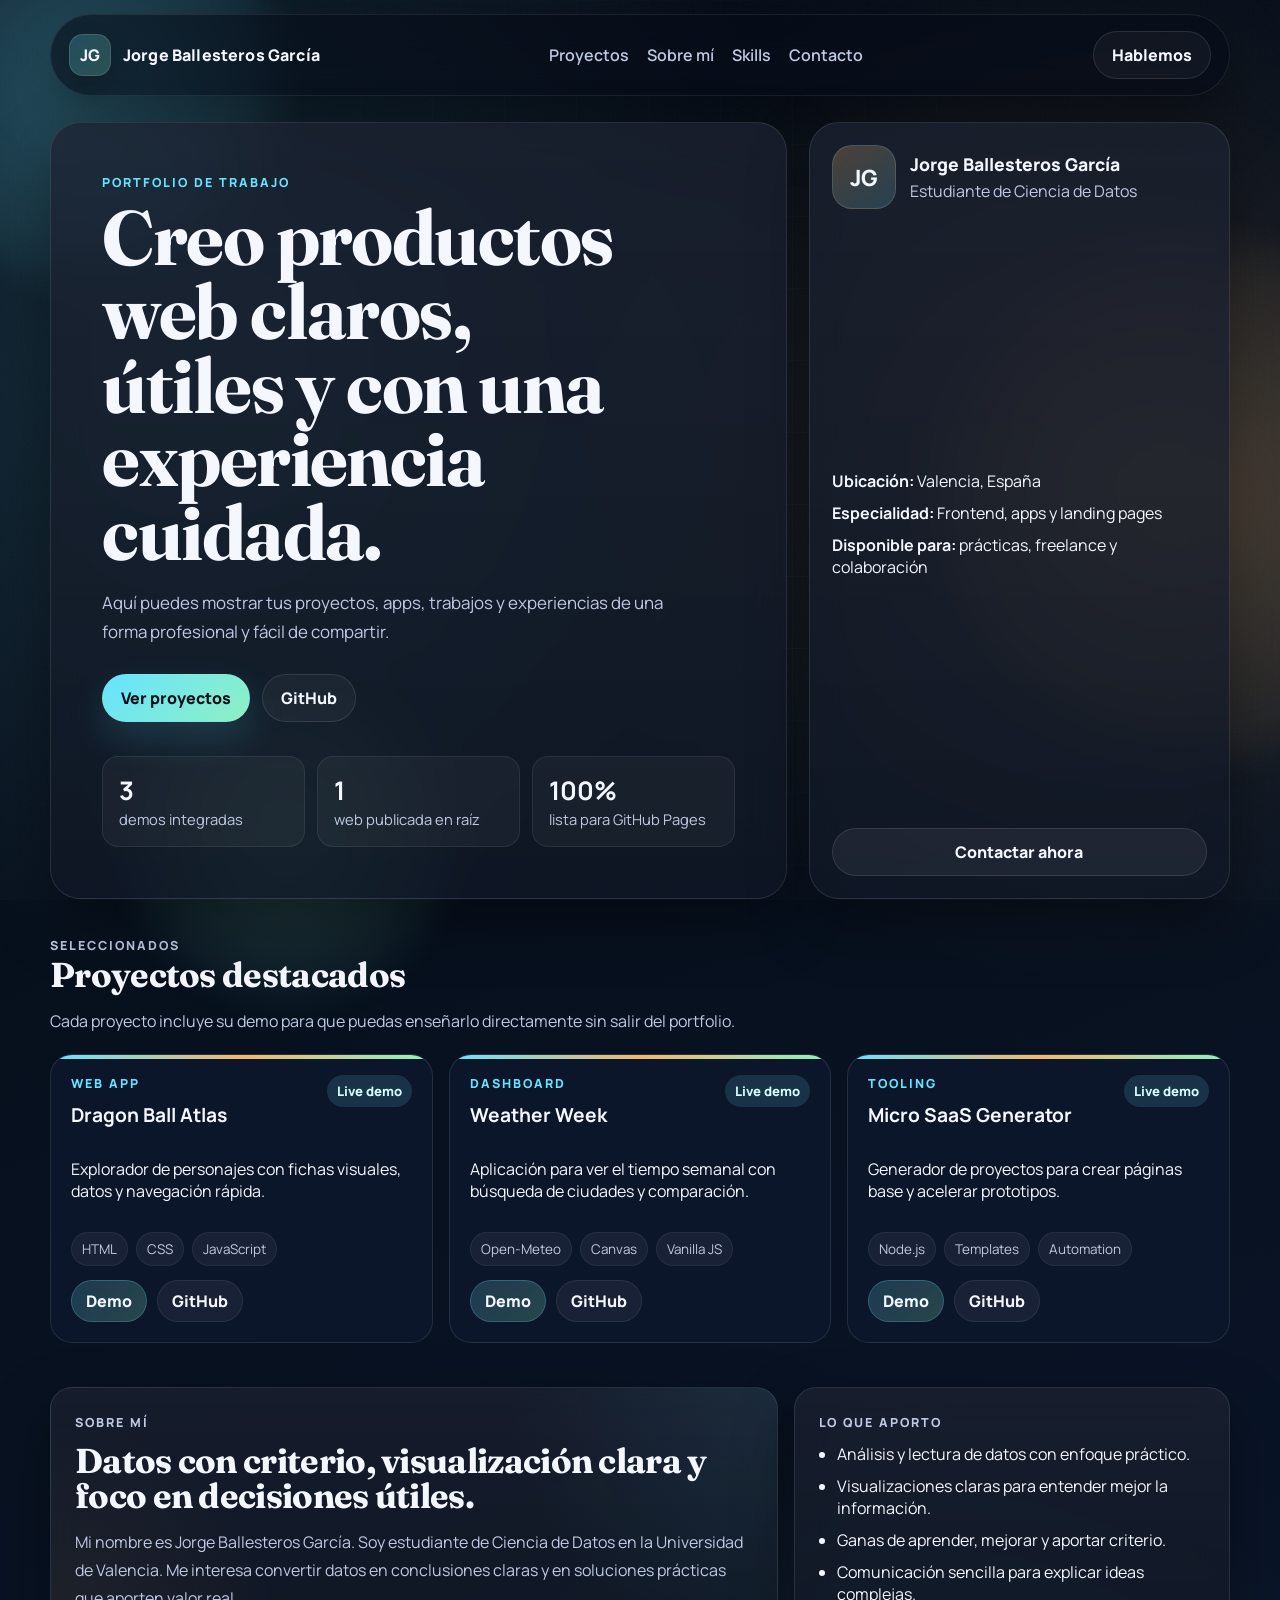
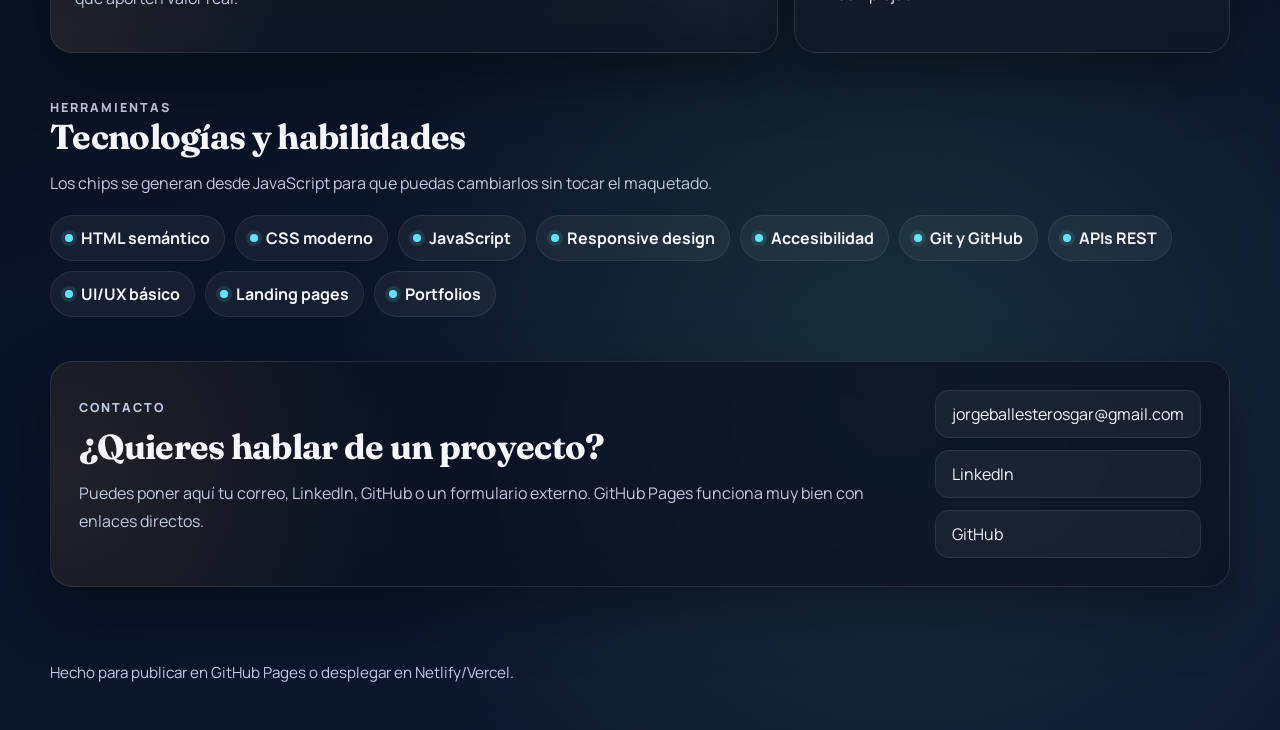
==== commit 05fc620c: "Update about section for data science" ====
--- a/index.html
+++ b/index.html
@@ -67,7 +67,7 @@
           <div class="profile__avatar">JG</div>
           <div>
             <p class="profile__name">Jorge Ballesteros García</p>
-            <p class="profile__role">Desarrollador web / Diseñador UI</p>
+            <p class="profile__role">Estudiante de Ciencia de Datos</p>
           </div>
         </div>
 
@@ -94,20 +94,20 @@
     <section id="sobre-mi" class="section split">
       <div class="panel panel--accent">
         <p class="eyebrow">Sobre mí</p>
-        <h2>Un poco de contexto para que te conozcan mejor.</h2>
+        <h2>Datos con criterio, visualización clara y foco en decisiones útiles.</h2>
         <p>
-          Me gusta construir interfaces bonitas y útiles, ordenar ideas complejas y convertirlas en productos fáciles de usar.
-          Este bloque puede crecer con tu formación, experiencia o el tipo de proyectos que más te motivan.
+          Mi nombre es Jorge Ballesteros García. Soy estudiante de Ciencia de Datos en la Universidad de Valencia.
+          Me interesa convertir datos en conclusiones claras y en soluciones prácticas que aporten valor real.
         </p>
       </div>
 
       <div class="panel">
         <p class="eyebrow">Lo que aporto</p>
         <ul class="list">
-          <li>Interfaces limpias y responsive.</li>
-          <li>Prototipos rápidos y buenas bases de código.</li>
-          <li>Enfoque práctico para entregar valor.</li>
-          <li>Comunicación clara y trabajo en equipo.</li>
+          <li>Análisis y lectura de datos con enfoque práctico.</li>
+          <li>Visualizaciones claras para entender mejor la información.</li>
+          <li>Ganas de aprender, mejorar y aportar criterio.</li>
+          <li>Comunicación sencilla para explicar ideas complejas.</li>
         </ul>
       </div>
     </section>
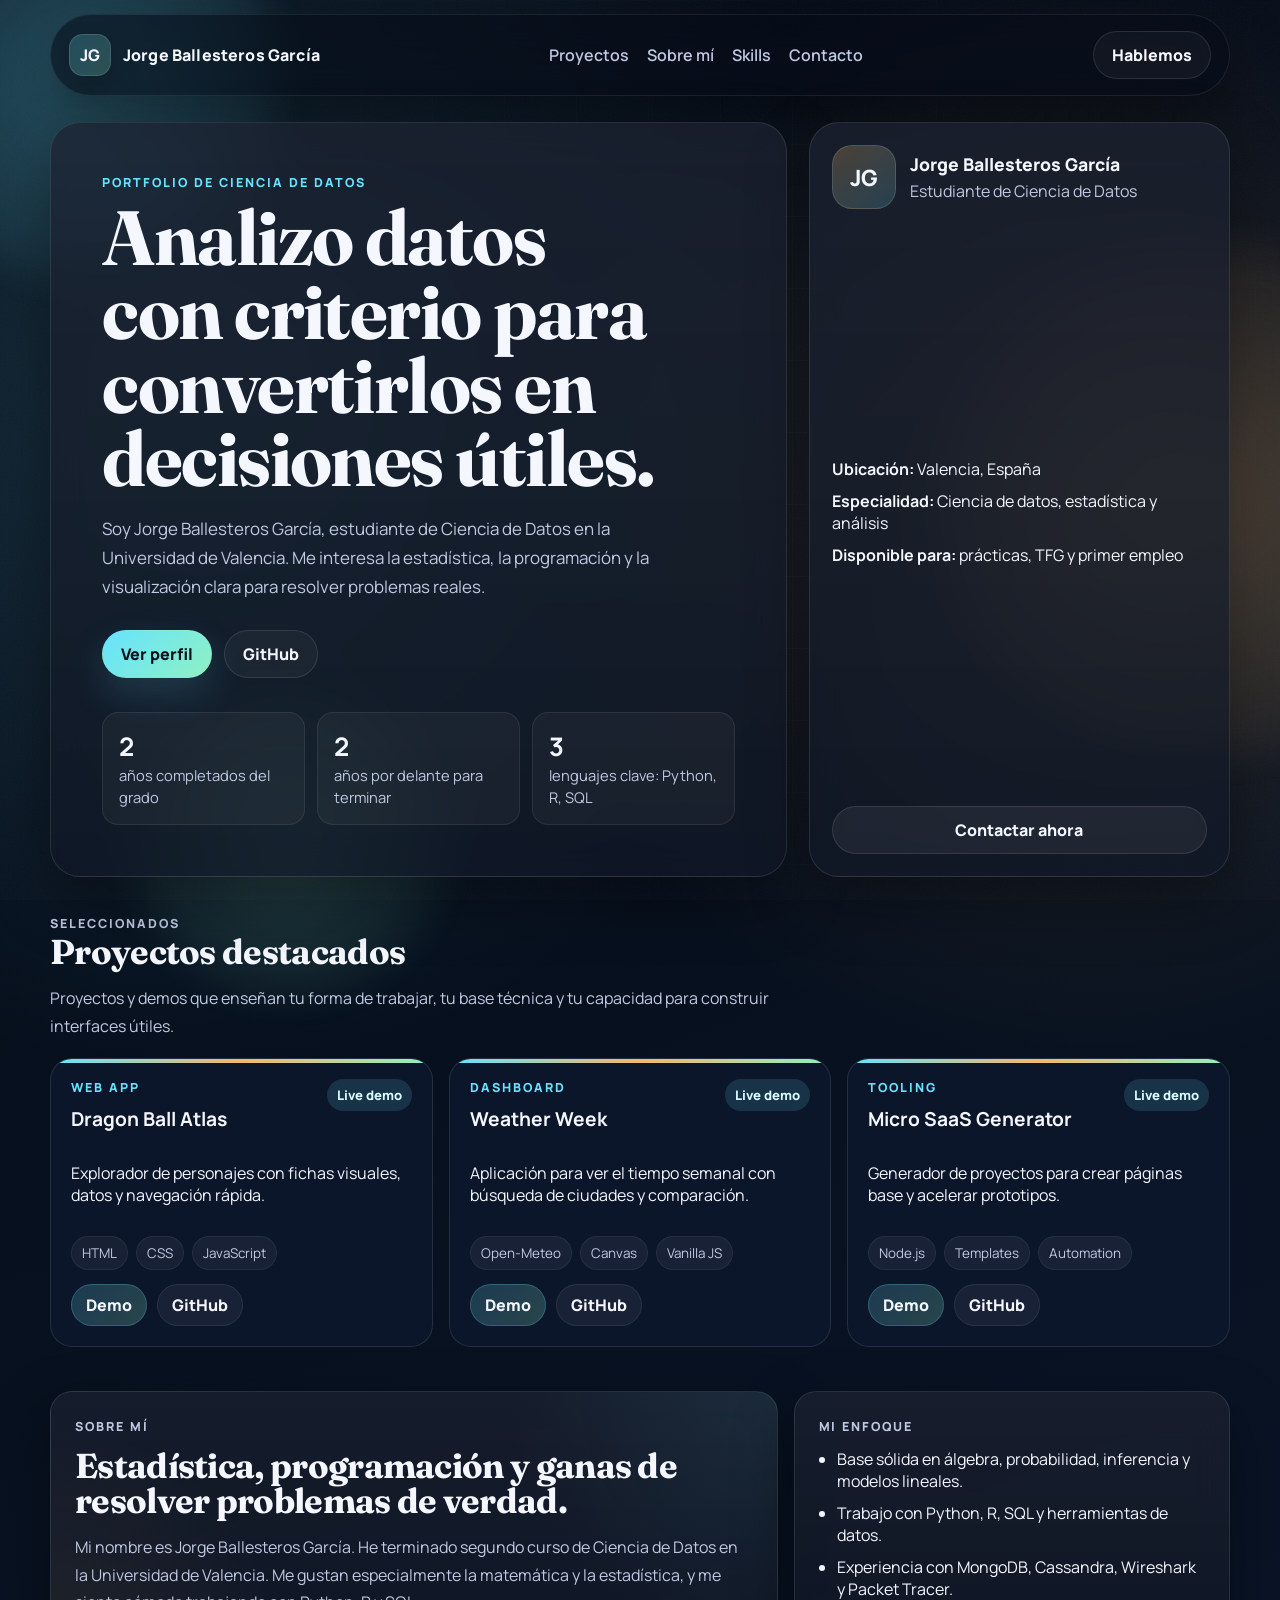
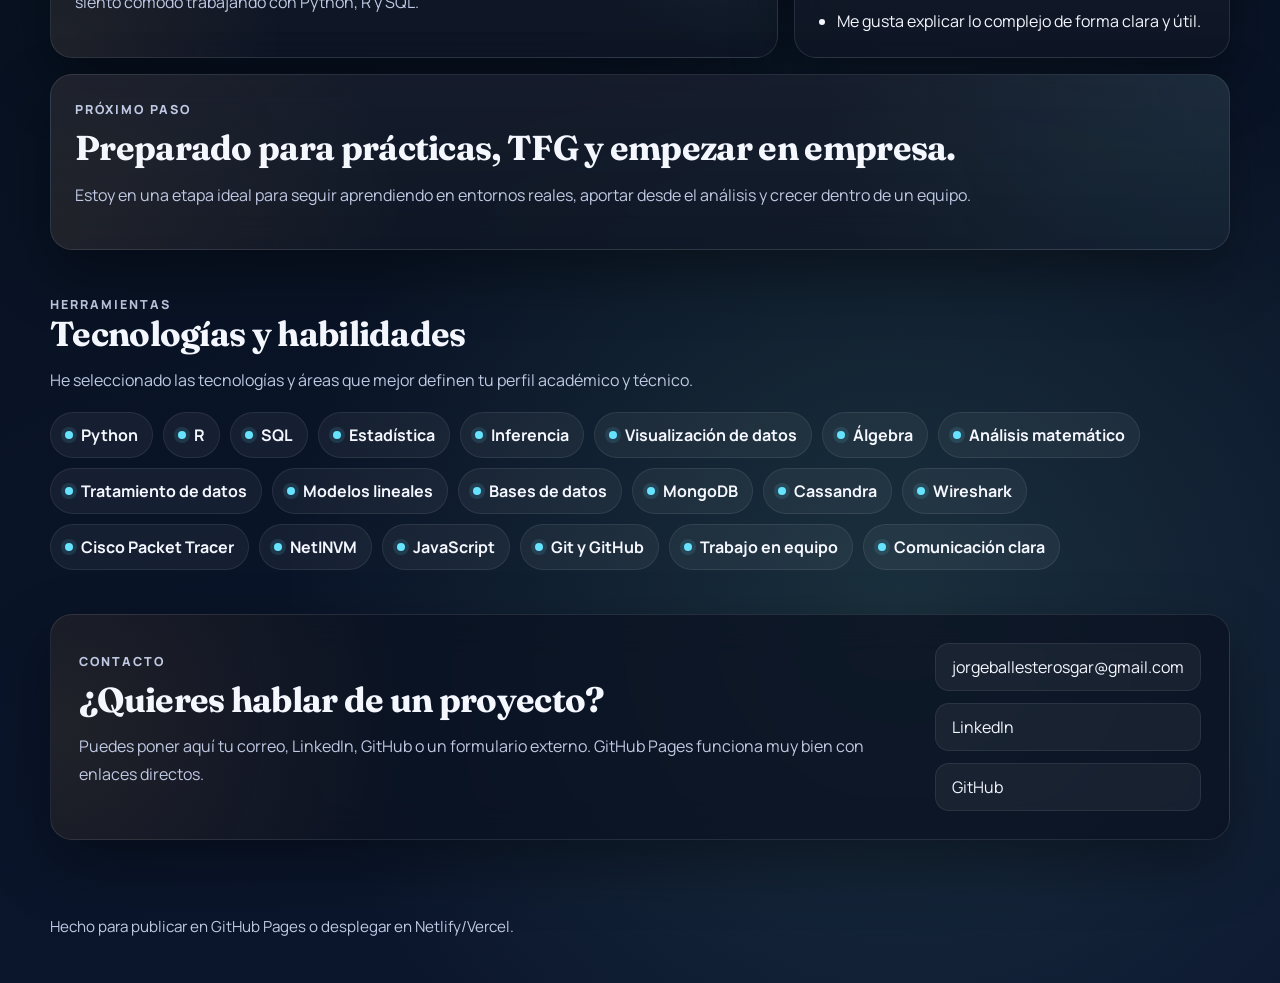
==== commit 2752a707: "Refine data science profile and summary" ====
--- a/index.html
+++ b/index.html
@@ -35,29 +35,30 @@
   <main id="inicio" class="page">
     <section class="hero">
       <div class="hero__copy">
-        <p class="eyebrow">Portfolio de trabajo</p>
-        <h1>Creo productos web claros, útiles y con una experiencia cuidada.</h1>
+        <p class="eyebrow">Portfolio de ciencia de datos</p>
+        <h1>Analizo datos con criterio para convertirlos en decisiones útiles.</h1>
         <p class="hero__lead">
-          Aquí puedes mostrar tus proyectos, apps, trabajos y experiencias de una forma profesional y fácil de compartir.
+          Soy Jorge Ballesteros García, estudiante de Ciencia de Datos en la Universidad de Valencia.
+          Me interesa la estadística, la programación y la visualización clara para resolver problemas reales.
         </p>
 
         <div class="hero__actions">
-          <a class="button" href="#proyectos">Ver proyectos</a>
+          <a class="button" href="#sobre-mi">Ver perfil</a>
           <a class="button button--ghost" href="https://github.com/jorgballgar06" target="_blank" rel="noreferrer">GitHub</a>
         </div>
 
         <div class="hero__stats" aria-label="Resumen rápido">
           <article class="stat">
-            <strong>3</strong>
-            <span>demos integradas</span>
+            <strong>2</strong>
+            <span>años completados del grado</span>
           </article>
           <article class="stat">
-            <strong>1</strong>
-            <span>web publicada en raíz</span>
+            <strong>2</strong>
+            <span>años por delante para terminar</span>
           </article>
           <article class="stat">
-            <strong>100%</strong>
-            <span>lista para GitHub Pages</span>
+            <strong>3</strong>
+            <span>lenguajes clave: Python, R, SQL</span>
           </article>
         </div>
       </div>
@@ -73,8 +74,8 @@
 
         <div class="profile__details">
           <p><span>Ubicación:</span> Valencia, España</p>
-          <p><span>Especialidad:</span> Frontend, apps y landing pages</p>
-          <p><span>Disponible para:</span> prácticas, freelance y colaboración</p>
+          <p><span>Especialidad:</span> Ciencia de datos, estadística y análisis</p>
+          <p><span>Disponible para:</span> prácticas, TFG y primer empleo</p>
         </div>
 
         <a class="profile__cta" href="#contacto">Contactar ahora</a>
@@ -85,7 +86,7 @@
       <div class="section__heading">
         <p class="eyebrow">Seleccionados</p>
         <h2>Proyectos destacados</h2>
-        <p>Cada proyecto incluye su demo para que puedas enseñarlo directamente sin salir del portfolio.</p>
+        <p>Proyectos y demos que enseñan tu forma de trabajar, tu base técnica y tu capacidad para construir interfaces útiles.</p>
       </div>
 
       <div class="projects" id="projects-grid" aria-live="polite"></div>
@@ -94,21 +95,29 @@
     <section id="sobre-mi" class="section split">
       <div class="panel panel--accent">
         <p class="eyebrow">Sobre mí</p>
-        <h2>Datos con criterio, visualización clara y foco en decisiones útiles.</h2>
+        <h2>Estadística, programación y ganas de resolver problemas de verdad.</h2>
         <p>
-          Mi nombre es Jorge Ballesteros García. Soy estudiante de Ciencia de Datos en la Universidad de Valencia.
-          Me interesa convertir datos en conclusiones claras y en soluciones prácticas que aporten valor real.
+          Mi nombre es Jorge Ballesteros García. He terminado segundo curso de Ciencia de Datos en la Universidad de Valencia.
+          Me gustan especialmente la matemática y la estadística, y me siento cómodo trabajando con Python, R y SQL.
         </p>
       </div>
 
       <div class="panel">
-        <p class="eyebrow">Lo que aporto</p>
+        <p class="eyebrow">Mi enfoque</p>
         <ul class="list">
-          <li>Análisis y lectura de datos con enfoque práctico.</li>
-          <li>Visualizaciones claras para entender mejor la información.</li>
-          <li>Ganas de aprender, mejorar y aportar criterio.</li>
-          <li>Comunicación sencilla para explicar ideas complejas.</li>
+          <li>Base sólida en álgebra, probabilidad, inferencia y modelos lineales.</li>
+          <li>Trabajo con Python, R, SQL y herramientas de datos.</li>
+          <li>Experiencia con MongoDB, Cassandra, Wireshark y Packet Tracer.</li>
+          <li>Me gusta explicar lo complejo de forma clara y útil.</li>
         </ul>
+      </div>
+
+      <div class="panel panel--accent panel--full">
+        <p class="eyebrow">Próximo paso</p>
+        <h2>Preparado para prácticas, TFG y empezar en empresa.</h2>
+        <p>
+          Estoy en una etapa ideal para seguir aprendiendo en entornos reales, aportar desde el análisis y crecer dentro de un equipo.
+        </p>
       </div>
     </section>
 
@@ -116,7 +125,7 @@
       <div class="section__heading">
         <p class="eyebrow">Herramientas</p>
         <h2>Tecnologías y habilidades</h2>
-        <p>Los chips se generan desde JavaScript para que puedas cambiarlos sin tocar el maquetado.</p>
+        <p>He seleccionado las tecnologías y áreas que mejor definen tu perfil académico y técnico.</p>
       </div>
       <div class="chips" id="skills-list"></div>
     </section>
--- a/styles.css
+++ b/styles.css
@@ -502,6 +502,10 @@
   padding: 24px;
 }
 
+.panel--full {
+  grid-column: 1 / -1;
+}
+
 .panel--accent {
   background:
     radial-gradient(circle at top right, rgba(102, 227, 255, 0.08), transparent 35%),
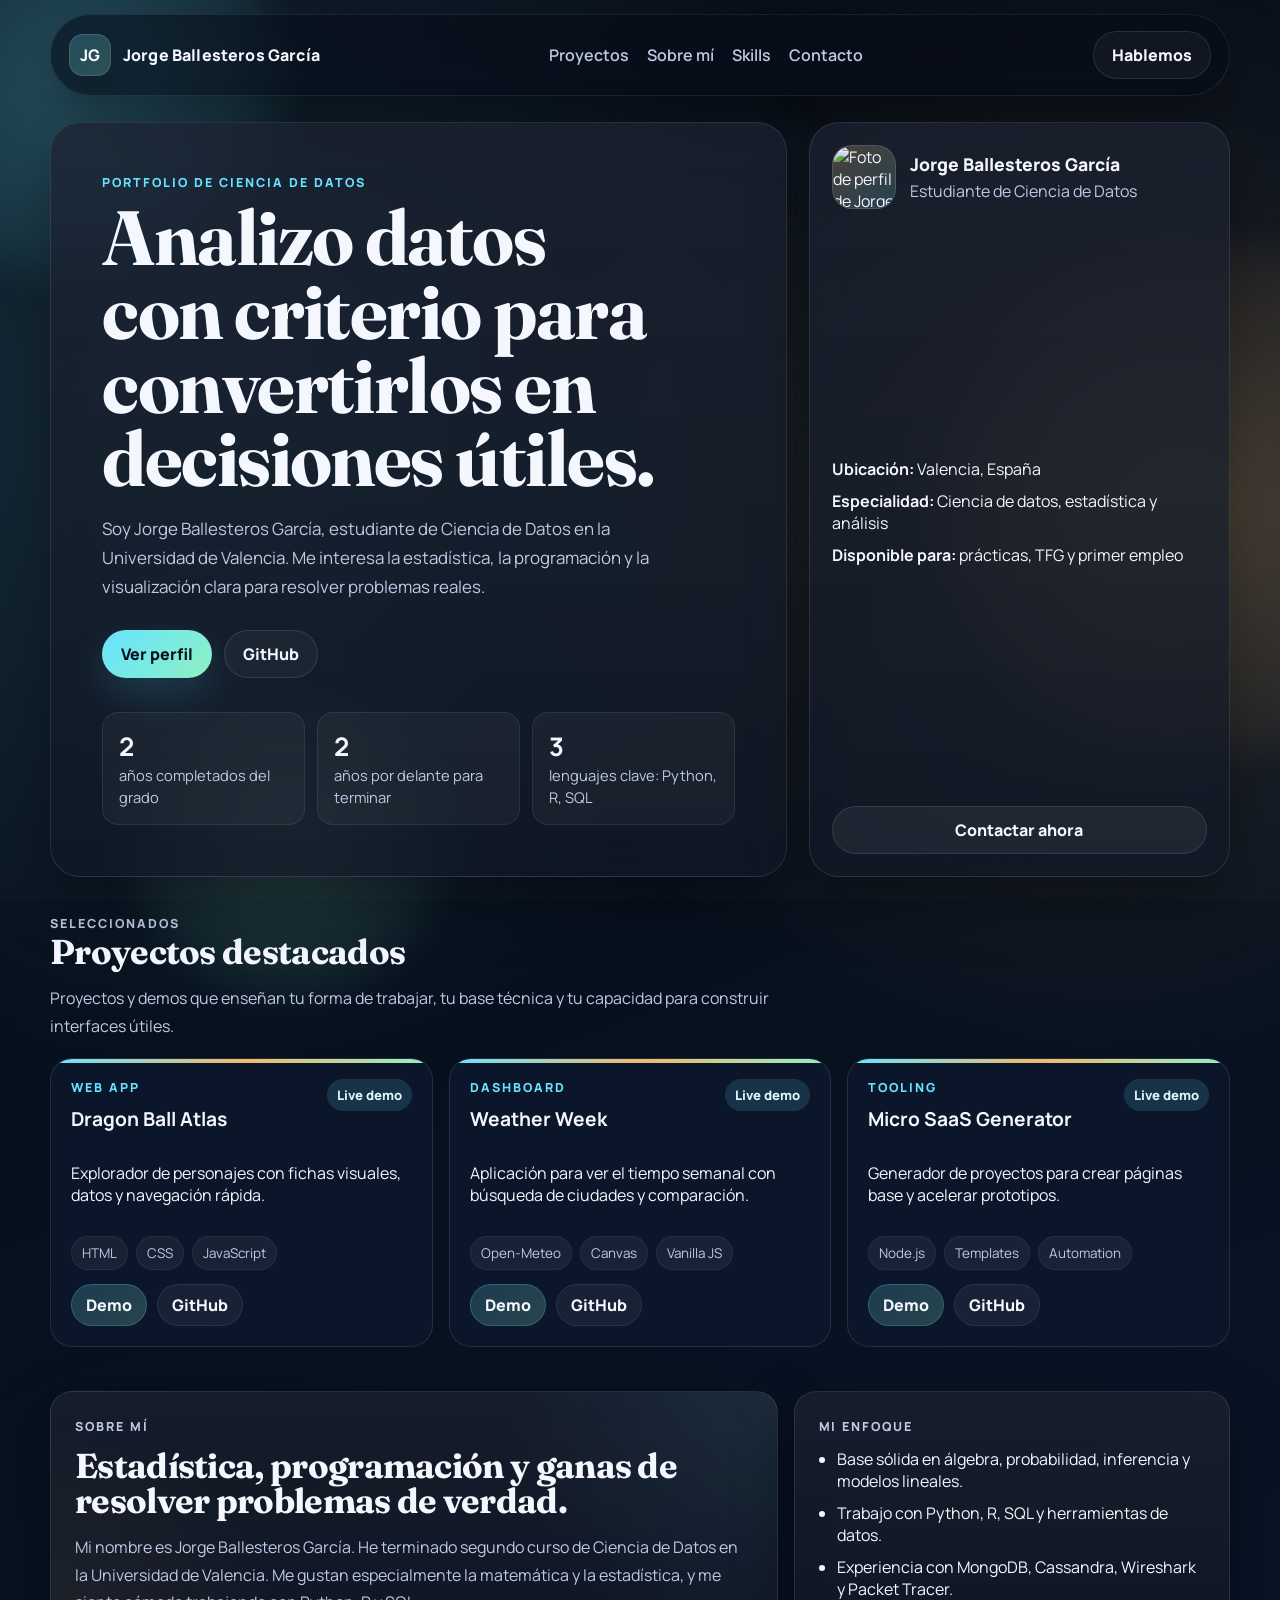
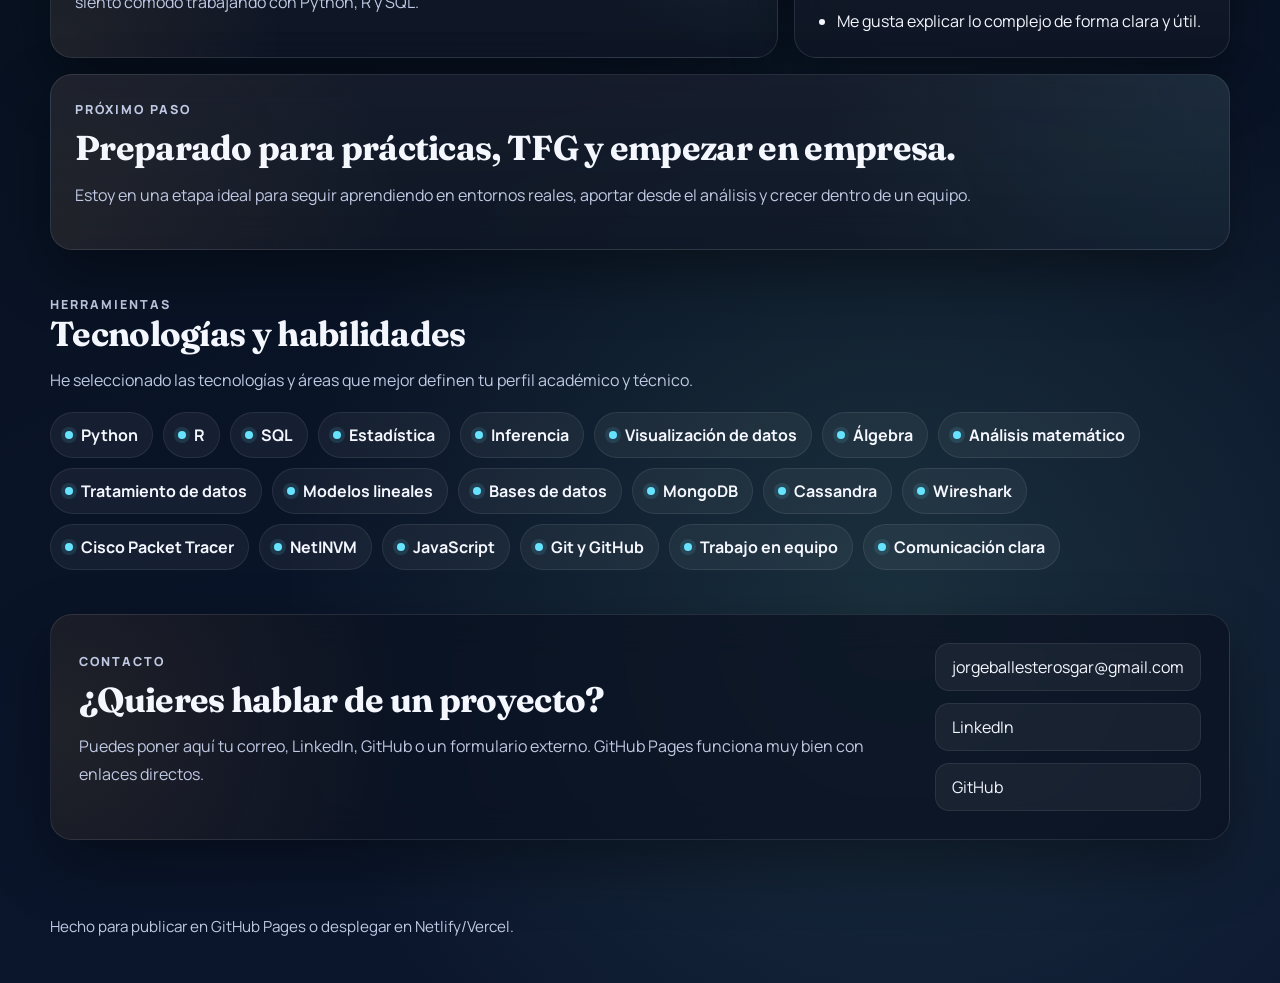
==== commit f54fe732: "Add GitHub profile photo" ====
--- a/index.html
+++ b/index.html
@@ -65,7 +65,7 @@
 
       <aside class="hero__card">
         <div class="profile">
-          <div class="profile__avatar">JG</div>
+          <img class="profile__avatar" src="https://avatars.githubusercontent.com/u/292805947?v=4" alt="Foto de perfil de Jorge Ballesteros García" />
           <div>
             <p class="profile__name">Jorge Ballesteros García</p>
             <p class="profile__role">Estudiante de Ciencia de Datos</p>
--- a/styles.css
+++ b/styles.css
@@ -318,13 +318,11 @@
 .profile__avatar {
   width: 64px;
   height: 64px;
-  display: grid;
-  place-items: center;
   border-radius: 20px;
+  object-fit: cover;
   background: linear-gradient(145deg, rgba(243, 184, 107, 0.24), rgba(102, 227, 255, 0.18));
   border: 1px solid rgba(255, 255, 255, 0.12);
-  font-weight: 800;
-  font-size: 1.4rem;
+  flex-shrink: 0;
 }
 
 .profile__name {
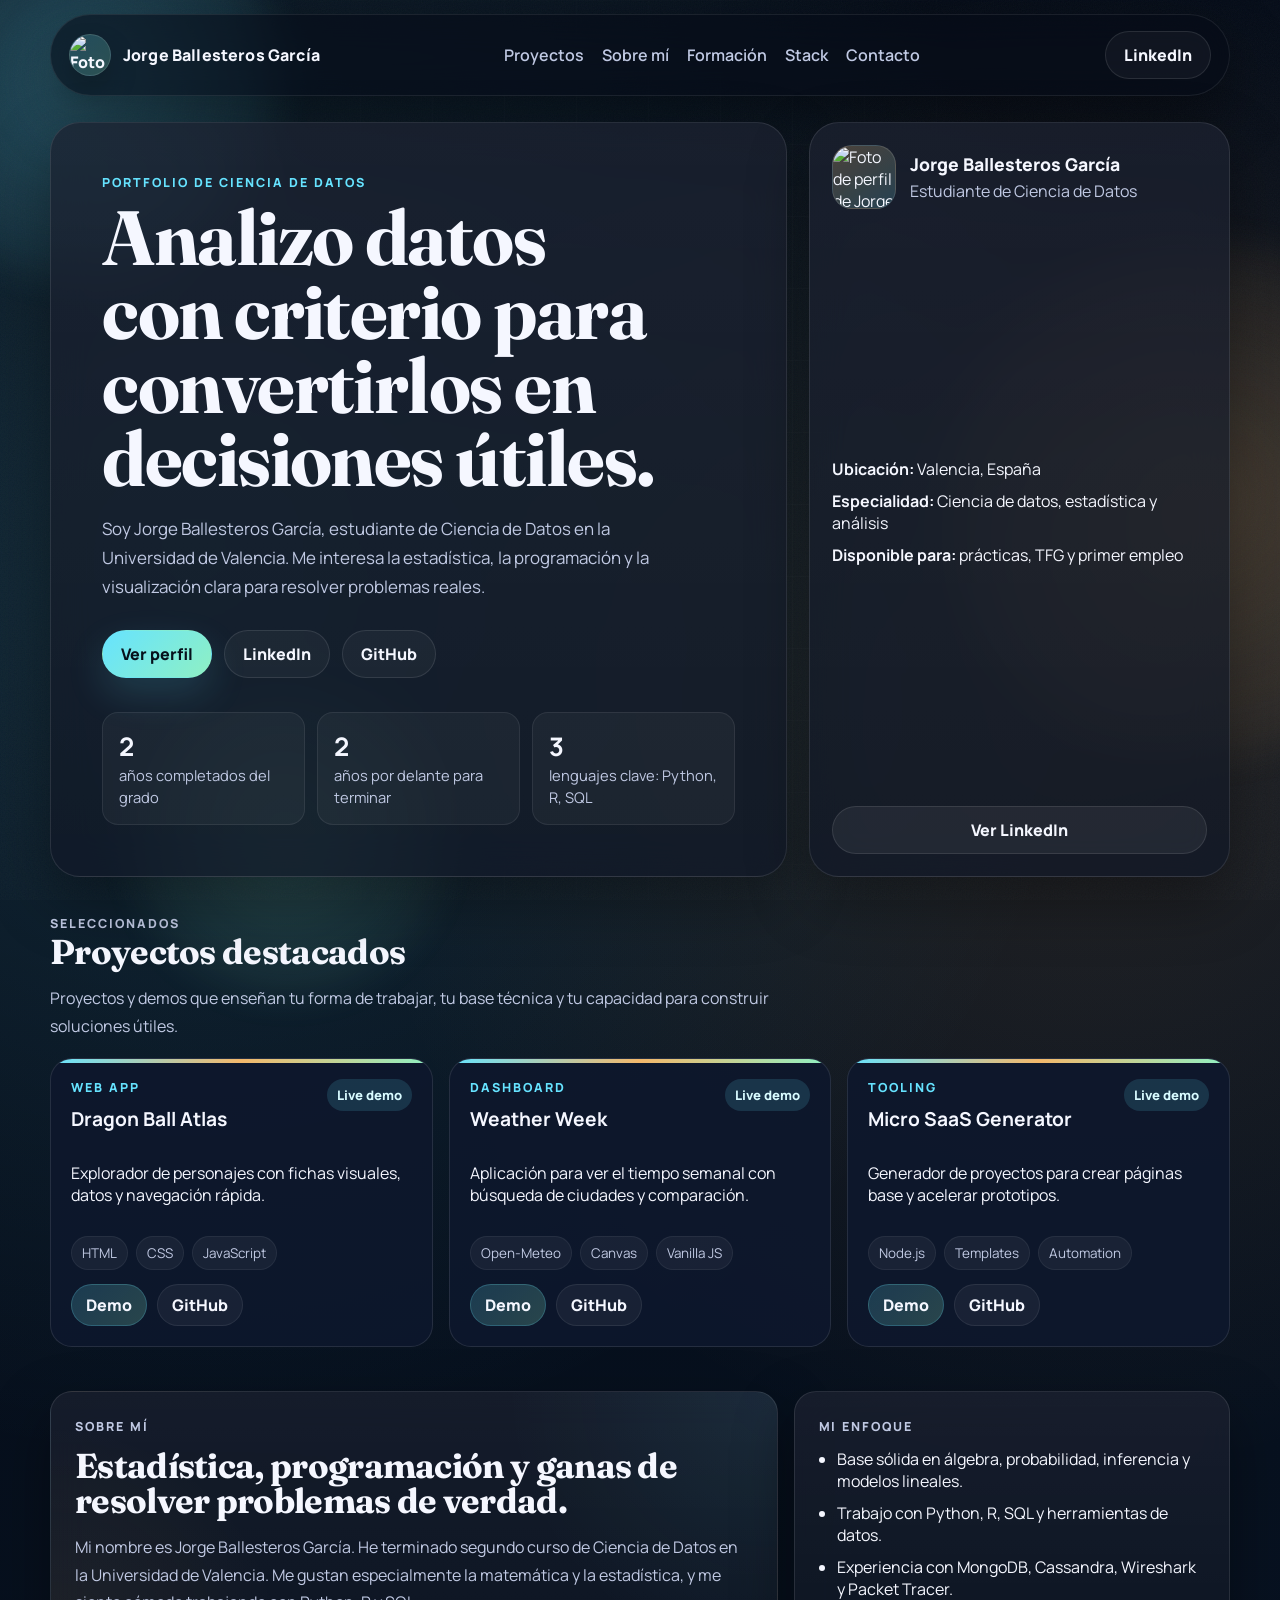
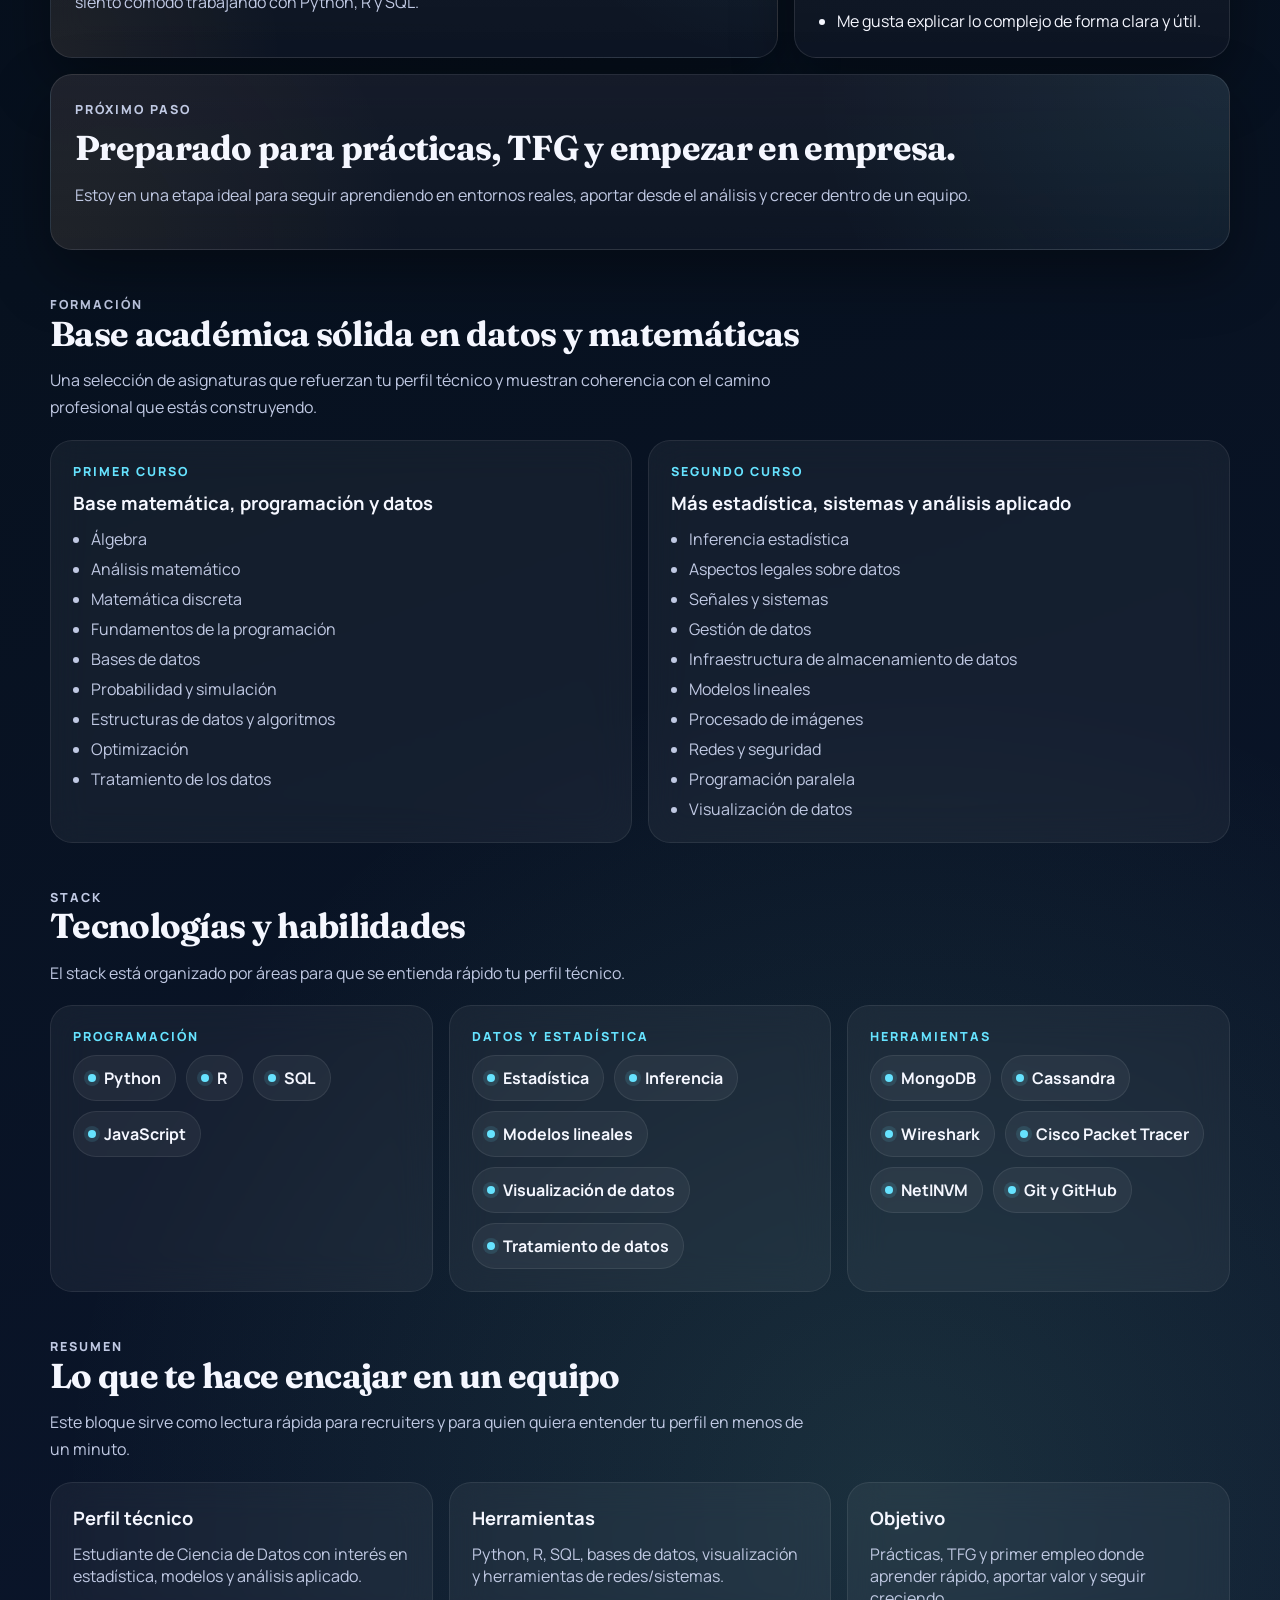
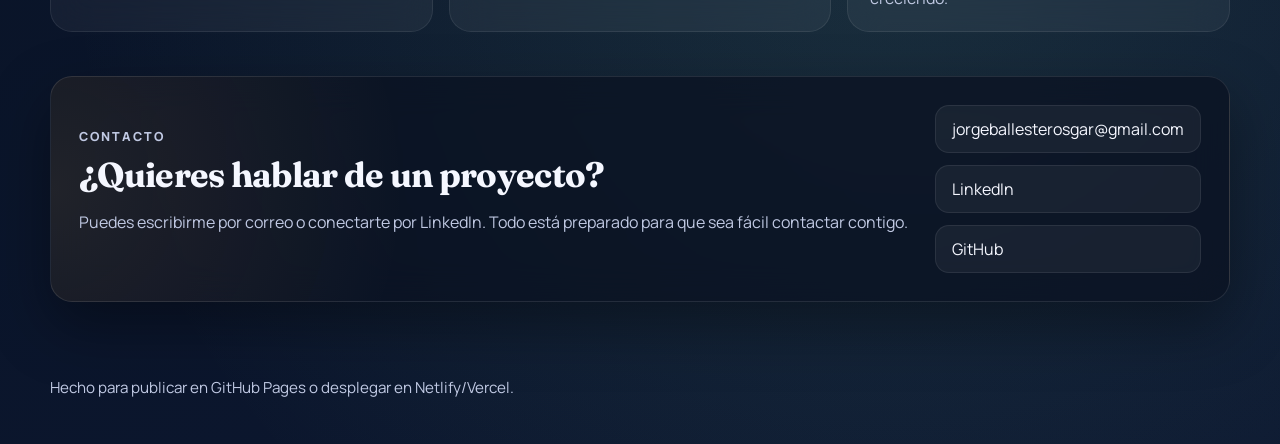
==== commit f9059d61: "Improve portfolio profile and layout" ====
--- a/index.html
+++ b/index.html
@@ -3,8 +3,12 @@
 <head>
   <meta charset="UTF-8" />
   <meta name="viewport" content="width=device-width, initial-scale=1.0" />
-  <meta name="description" content="Portfolio personal con proyectos, aplicaciones y experiencia profesional." />
-  <title>Jorge Ballesteros García | Portfolio</title>
+  <meta name="description" content="Portfolio de Jorge Ballesteros García, estudiante de Ciencia de Datos en la Universidad de Valencia. Proyectos, formación, stack y contacto." />
+  <meta property="og:title" content="Jorge Ballesteros García | Ciencia de Datos" />
+  <meta property="og:description" content="Portfolio profesional de ciencia de datos con proyectos, formación, stack técnico y contacto." />
+  <meta property="og:type" content="website" />
+  <meta property="og:url" content="https://jorgballgar06.github.io/" />
+  <title>Jorge Ballesteros García | Ciencia de Datos</title>
   <link rel="preconnect" href="https://fonts.googleapis.com" />
   <link rel="preconnect" href="https://fonts.gstatic.com" crossorigin />
   <link href="https://fonts.googleapis.com/css2?family=Manrope:wght@400;500;600;700;800&family=Fraunces:opsz,wght@9..144,600;9..144,700&display=swap" rel="stylesheet" />
@@ -18,18 +22,19 @@
 
   <header class="site-header">
     <a class="brand" href="#inicio" aria-label="Ir al inicio">
-      <span class="brand__mark">JG</span>
+      <img class="brand__mark" src="https://avatars.githubusercontent.com/u/292805947?v=4" alt="Foto de perfil de Jorge Ballesteros García" />
       <span class="brand__text">Jorge Ballesteros García</span>
     </a>
 
     <nav class="nav" aria-label="Navegación principal">
       <a href="#proyectos">Proyectos</a>
       <a href="#sobre-mi">Sobre mí</a>
-      <a href="#habilidades">Skills</a>
+      <a href="#formacion">Formación</a>
+      <a href="#habilidades">Stack</a>
       <a href="#contacto">Contacto</a>
     </nav>
 
-    <a class="button button--ghost" href="#contacto">Hablemos</a>
+    <a class="button button--ghost" href="https://www.linkedin.com/in/jorge-ballesteros-garc%C3%ADa-254588324" target="_blank" rel="noreferrer">LinkedIn</a>
   </header>
 
   <main id="inicio" class="page">
@@ -44,6 +49,7 @@
 
         <div class="hero__actions">
           <a class="button" href="#sobre-mi">Ver perfil</a>
+          <a class="button button--ghost" href="https://www.linkedin.com/in/jorge-ballesteros-garc%C3%ADa-254588324" target="_blank" rel="noreferrer">LinkedIn</a>
           <a class="button button--ghost" href="https://github.com/jorgballgar06" target="_blank" rel="noreferrer">GitHub</a>
         </div>
 
@@ -78,7 +84,7 @@
           <p><span>Disponible para:</span> prácticas, TFG y primer empleo</p>
         </div>
 
-        <a class="profile__cta" href="#contacto">Contactar ahora</a>
+        <a class="profile__cta" href="https://www.linkedin.com/in/jorge-ballesteros-garc%C3%ADa-254588324" target="_blank" rel="noreferrer">Ver LinkedIn</a>
       </aside>
     </section>
 
@@ -86,7 +92,7 @@
       <div class="section__heading">
         <p class="eyebrow">Seleccionados</p>
         <h2>Proyectos destacados</h2>
-        <p>Proyectos y demos que enseñan tu forma de trabajar, tu base técnica y tu capacidad para construir interfaces útiles.</p>
+        <p>Proyectos y demos que enseñan tu forma de trabajar, tu base técnica y tu capacidad para construir soluciones útiles.</p>
       </div>
 
       <div class="projects" id="projects-grid" aria-live="polite"></div>
@@ -121,13 +127,44 @@
       </div>
     </section>
 
+    <section id="formacion" class="section">
+      <div class="section__heading">
+        <p class="eyebrow">Formación</p>
+        <h2>Base académica sólida en datos y matemáticas</h2>
+        <p>Una selección de asignaturas que refuerzan tu perfil técnico y muestran coherencia con el camino profesional que estás construyendo.</p>
+      </div>
+      <div class="timeline-grid" id="education-list"></div>
+    </section>
+
     <section id="habilidades" class="section">
       <div class="section__heading">
-        <p class="eyebrow">Herramientas</p>
+        <p class="eyebrow">Stack</p>
         <h2>Tecnologías y habilidades</h2>
-        <p>He seleccionado las tecnologías y áreas que mejor definen tu perfil académico y técnico.</p>
+        <p>El stack está organizado por áreas para que se entienda rápido tu perfil técnico.</p>
       </div>
-      <div class="chips" id="skills-list"></div>
+      <div class="stack-grid" id="stack-groups"></div>
+    </section>
+
+    <section class="section">
+      <div class="section__heading">
+        <p class="eyebrow">Resumen</p>
+        <h2>Lo que te hace encajar en un equipo</h2>
+        <p>Este bloque sirve como lectura rápida para recruiters y para quien quiera entender tu perfil en menos de un minuto.</p>
+      </div>
+      <div class="summary-grid">
+        <article class="summary-card">
+          <h3>Perfil técnico</h3>
+          <p>Estudiante de Ciencia de Datos con interés en estadística, modelos y análisis aplicado.</p>
+        </article>
+        <article class="summary-card">
+          <h3>Herramientas</h3>
+          <p>Python, R, SQL, bases de datos, visualización y herramientas de redes/sistemas.</p>
+        </article>
+        <article class="summary-card">
+          <h3>Objetivo</h3>
+          <p>Prácticas, TFG y primer empleo donde aprender rápido, aportar valor y seguir creciendo.</p>
+        </article>
+      </div>
     </section>
 
     <section id="contacto" class="section contact">
@@ -136,13 +173,13 @@
           <p class="eyebrow">Contacto</p>
           <h2>¿Quieres hablar de un proyecto?</h2>
           <p>
-            Puedes poner aquí tu correo, LinkedIn, GitHub o un formulario externo. GitHub Pages funciona muy bien con enlaces directos.
+            Puedes escribirme por correo o conectarte por LinkedIn. Todo está preparado para que sea fácil contactar contigo.
           </p>
         </div>
 
         <div class="contact__links">
           <a href="mailto:jorgeballesterosgar@gmail.com">jorgeballesterosgar@gmail.com</a>
-          <a href="https://www.linkedin.com/" target="_blank" rel="noreferrer">LinkedIn</a>
+          <a href="https://www.linkedin.com/in/jorge-ballesteros-garc%C3%ADa-254588324" target="_blank" rel="noreferrer">LinkedIn</a>
           <a href="https://github.com/jorgballgar06" target="_blank" rel="noreferrer">GitHub</a>
         </div>
       </div>
--- a/styles.css
+++ b/styles.css
@@ -134,12 +134,12 @@
 .brand__mark {
   width: 42px;
   height: 42px;
-  display: grid;
-  place-items: center;
-  border-radius: 14px;
+  display: block;
+  border-radius: 50%;
   background: linear-gradient(135deg, rgba(102, 227, 255, 0.22), rgba(143, 240, 195, 0.22));
   border: 1px solid rgba(255, 255, 255, 0.12);
   box-shadow: 0 14px 28px rgba(0, 0, 0, 0.22);
+  object-fit: cover;
 }
 
 .brand__text {
@@ -504,6 +504,25 @@
   grid-column: 1 / -1;
 }
 
+.timeline-grid,
+.stack-grid,
+.summary-grid {
+  display: grid;
+  gap: 16px;
+}
+
+.timeline-grid {
+  grid-template-columns: repeat(2, minmax(0, 1fr));
+}
+
+.stack-grid {
+  grid-template-columns: repeat(3, minmax(0, 1fr));
+}
+
+.summary-grid {
+  grid-template-columns: repeat(3, minmax(0, 1fr));
+}
+
 .panel--accent {
   background:
     radial-gradient(circle at top right, rgba(102, 227, 255, 0.08), transparent 35%),
@@ -517,6 +536,35 @@
   display: grid;
   gap: 10px;
   color: var(--text);
+}
+
+.timeline-card,
+.stack-card,
+.summary-card {
+  padding: 22px;
+  border-radius: var(--radius-lg);
+  background: rgba(255, 255, 255, 0.05);
+  border: 1px solid rgba(255, 255, 255, 0.08);
+  backdrop-filter: blur(18px);
+}
+
+.timeline-card h3,
+.summary-card h3 {
+  margin: 0 0 12px;
+  font-size: 1.15rem;
+}
+
+.timeline-list {
+  margin: 0;
+  padding-left: 18px;
+  display: grid;
+  gap: 8px;
+  color: var(--muted);
+}
+
+.summary-card p {
+  margin: 0;
+  color: var(--muted);
 }
 
 .chips {
@@ -593,7 +641,10 @@
   .hero,
   .projects,
   .split,
-  .contact__box {
+  .contact__box,
+  .timeline-grid,
+  .stack-grid,
+  .summary-grid {
     grid-template-columns: 1fr;
   }
 
